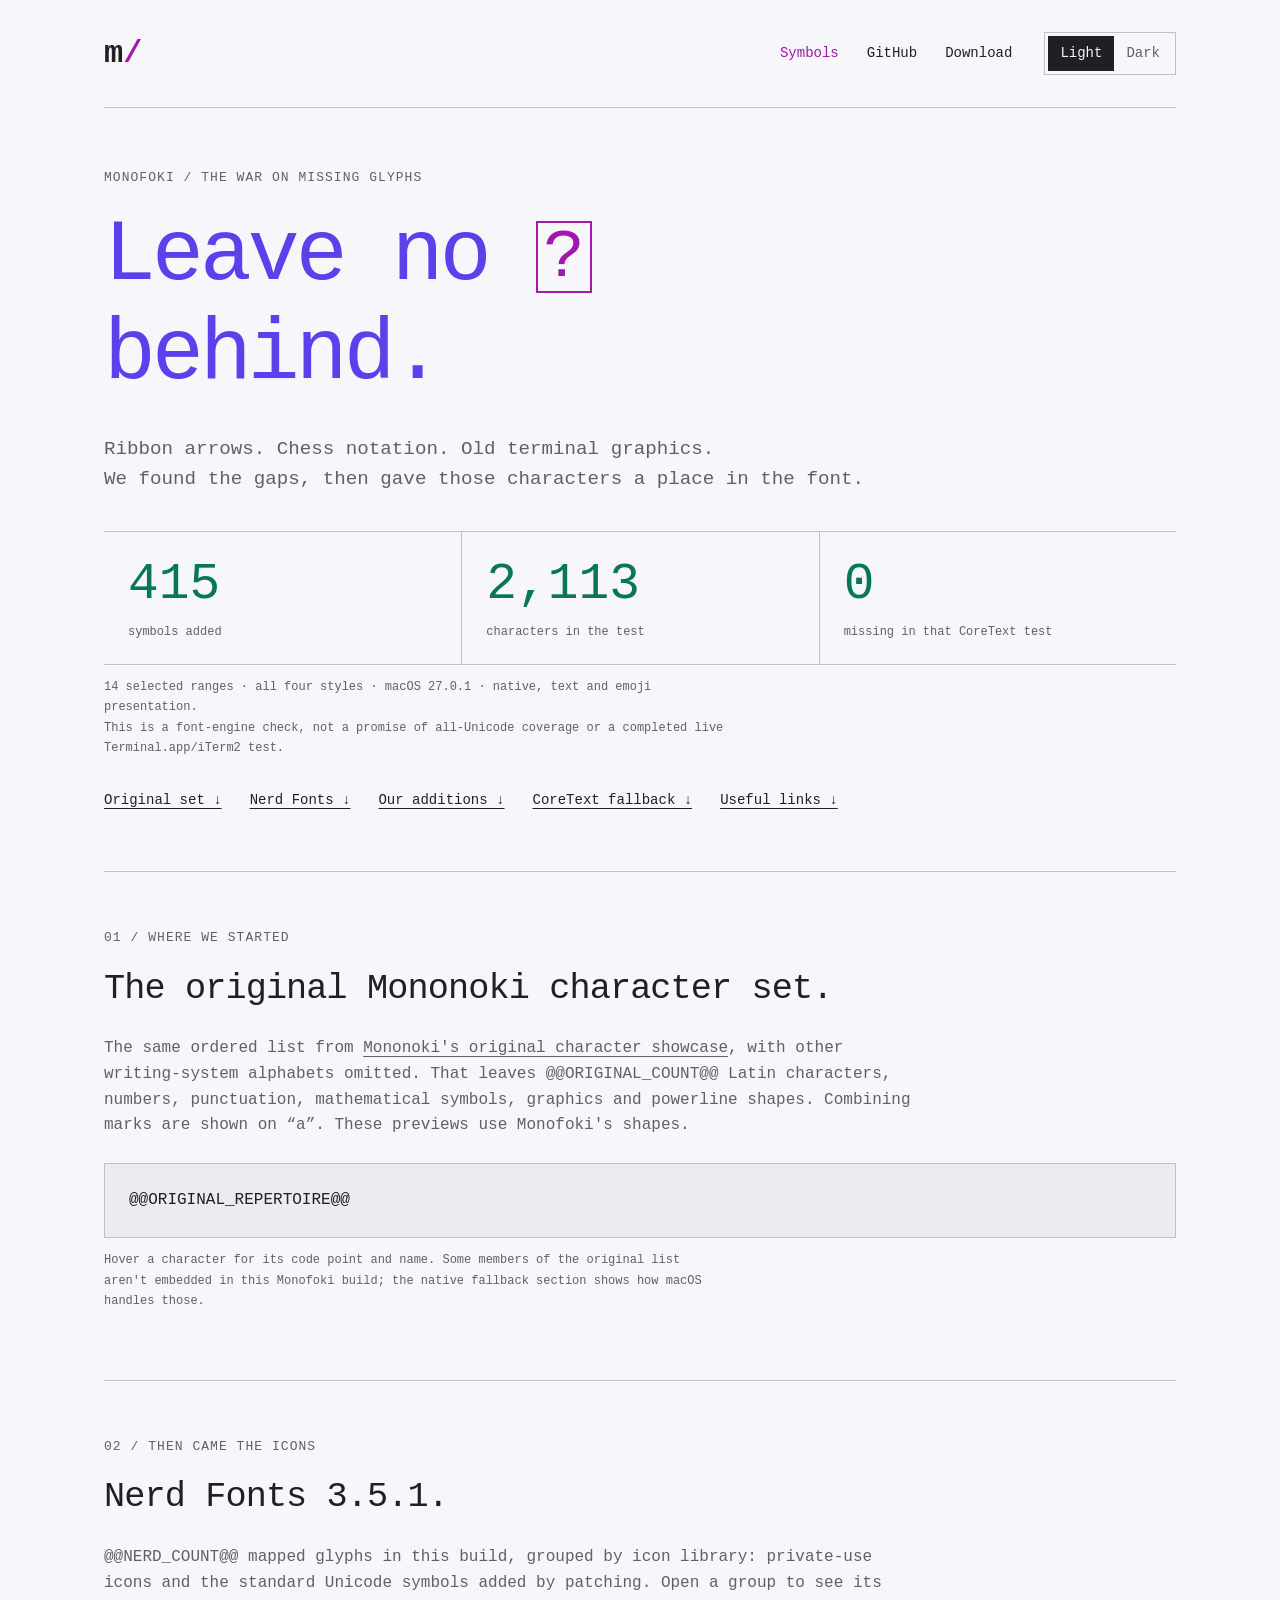
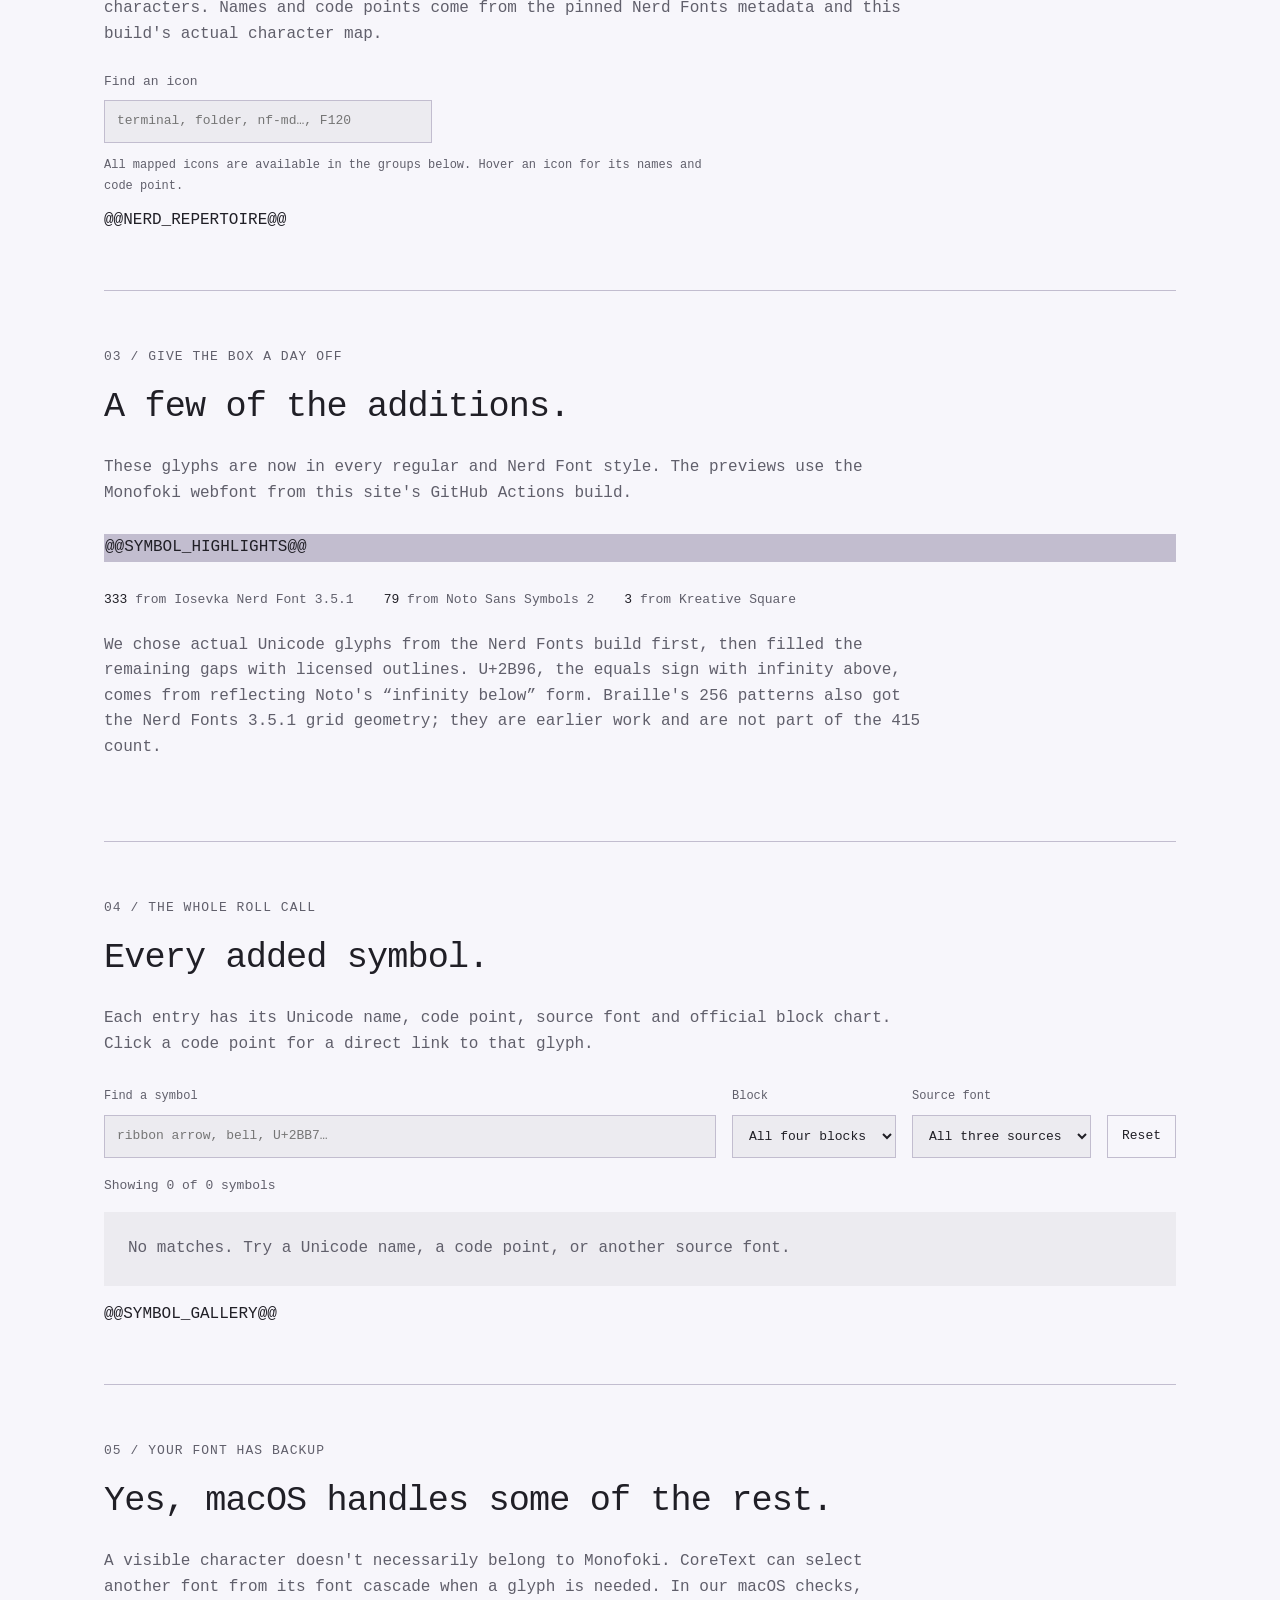
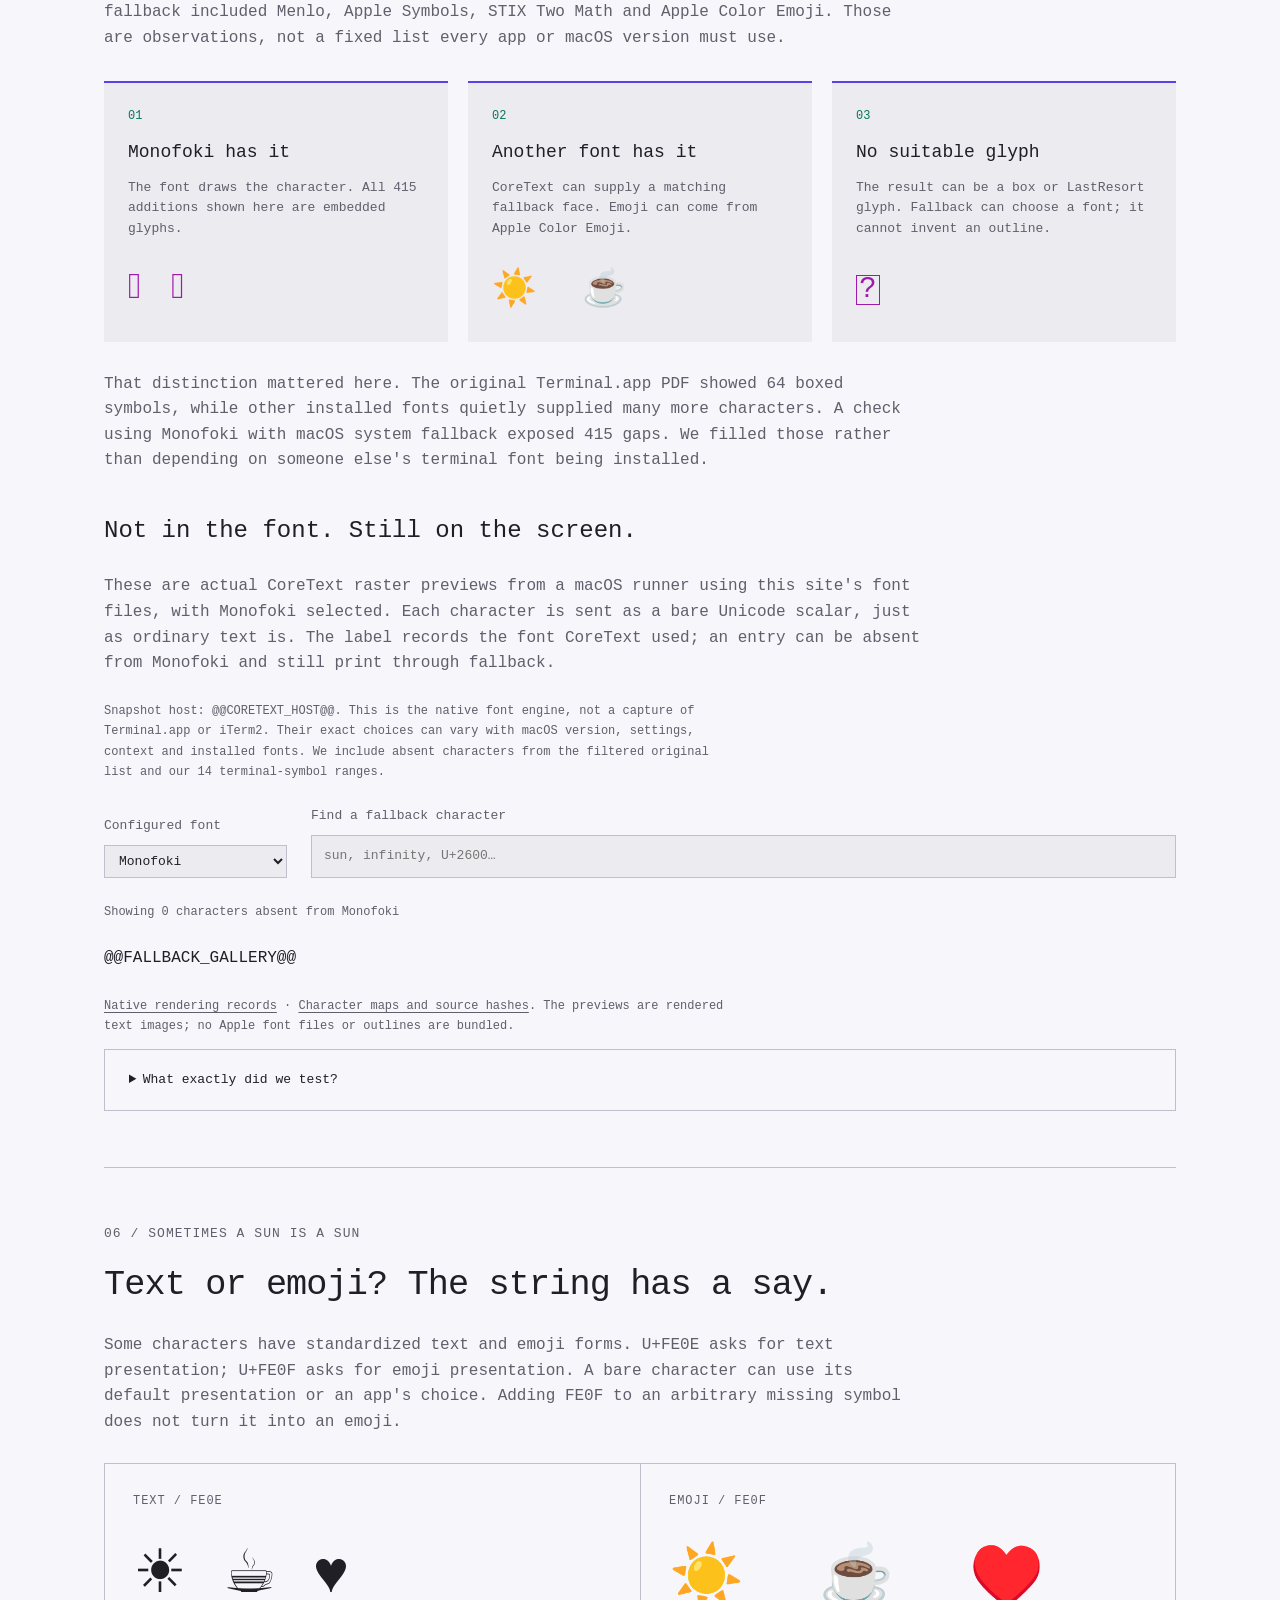
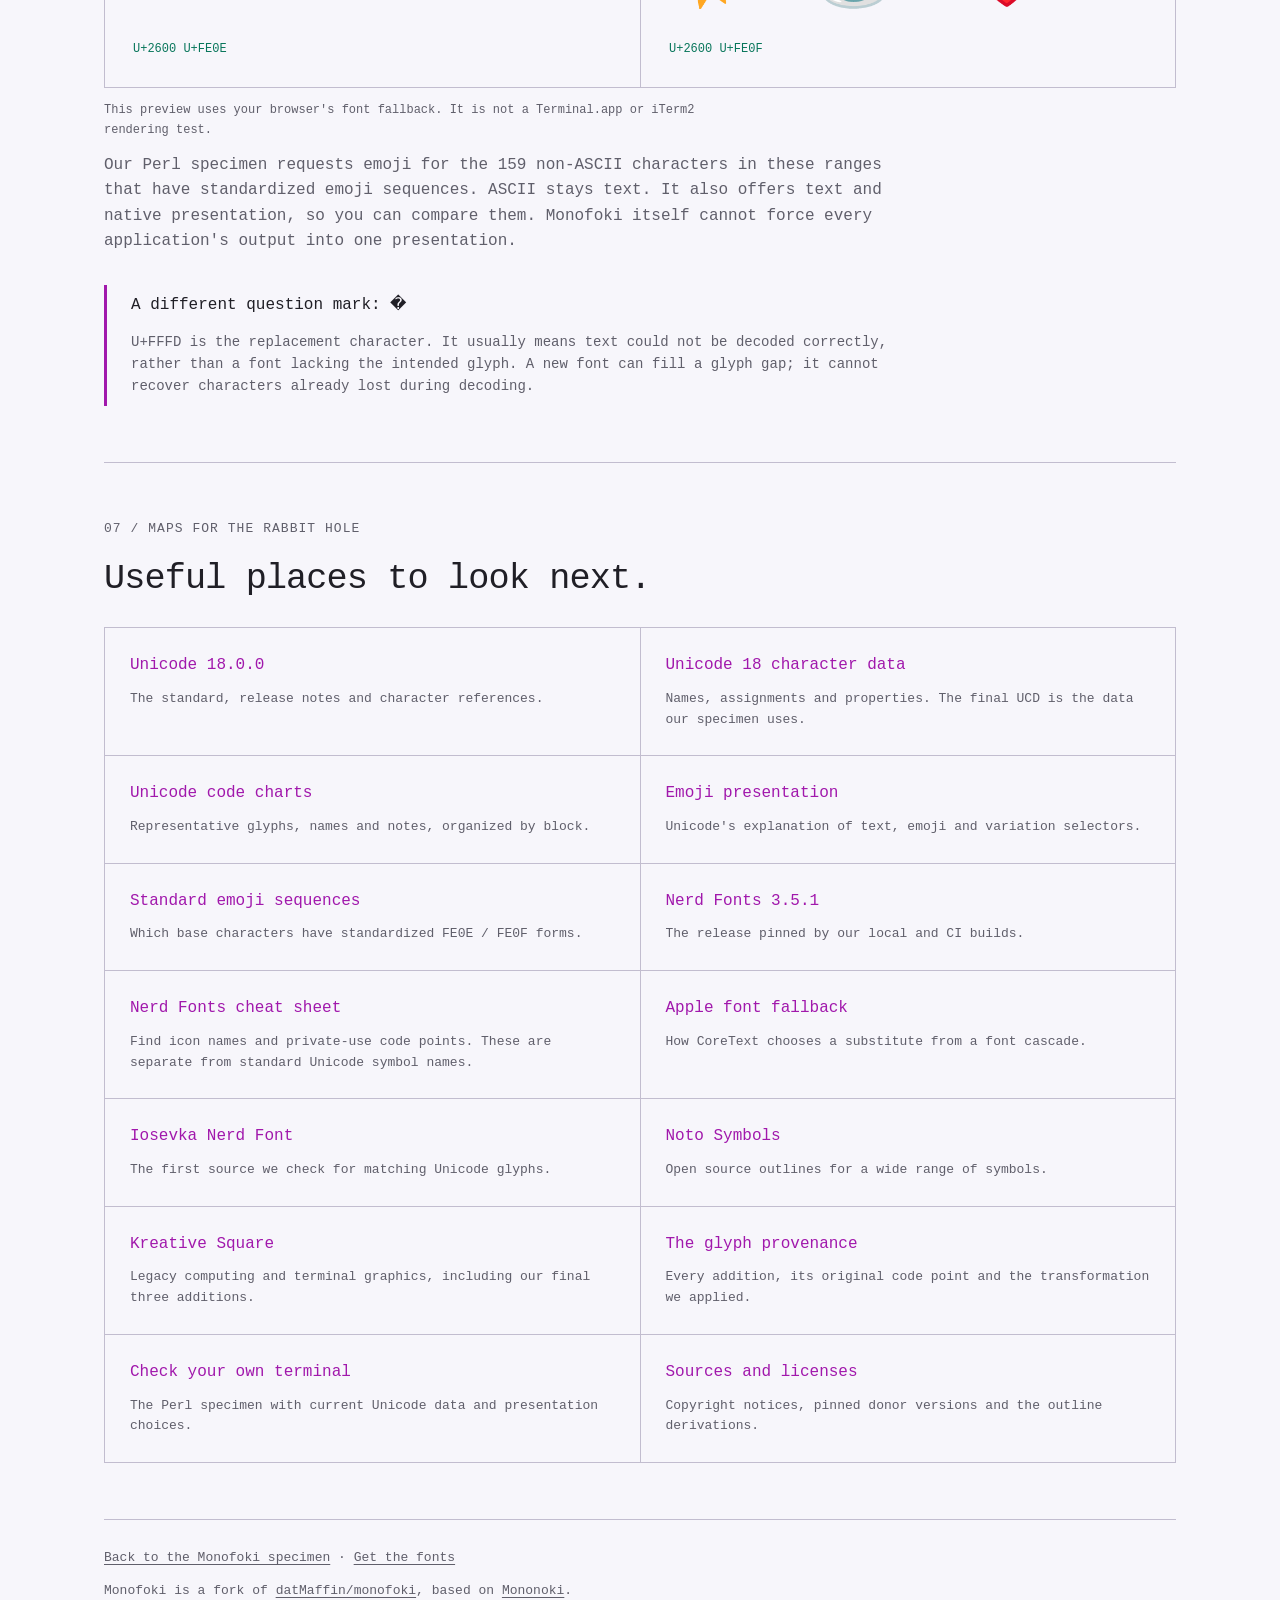
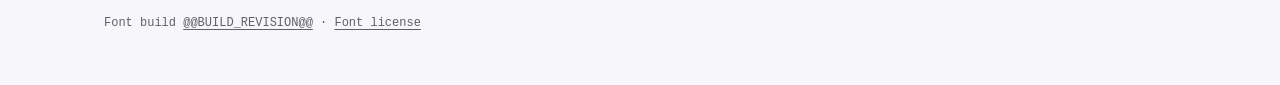
==== website/symbols.html @ 9b80052f "Show font repertoires and native macOS fallback on the symbols page" ====
<!doctype html>
<html lang="en">
<head>
  <meta charset="utf-8">
  <meta name="viewport" content="width=device-width, initial-scale=1">
  <meta name="color-scheme" content="dark light">
  <meta name="description" content="Leave no missing glyph behind: the 415 symbols added to Monofoki, macOS font fallback, emoji, and Unicode 18 references.">
  <title>Leave no [?] behind — Monofoki symbols</title>
  <script>try{const t=localStorage.getItem('monofoki-theme');if(t==='light'||t==='dark')document.documentElement.dataset.theme=t}catch(e){}</script>
  <link rel="preload" href="fonts/Monofoki-Regular.woff2" as="font" type="font/woff2" crossorigin>
  <link rel="stylesheet" href="style.css">
  <script src="specimen.js" defer></script>
  <script src="symbols.js" defer></script>
</head>
<body>
  <a class="skip" href="#catalogue">Skip to the symbol catalogue</a>
  <div class="page symbols-page">
    <header class="topbar">
      <a class="wordmark" href="index.html" aria-label="Monofoki home">m<span>/</span></a>
      <nav aria-label="Project"><a href="symbols.html" aria-current="page">Symbols</a><a href="https://github.com/nodoubleg/monofoki">GitHub</a><a href="https://github.com/nodoubleg/monofoki/releases/latest">Download</a></nav>
      <div class="theme-switch" role="group" aria-label="Color mode">
        <button type="button" data-theme-choice="light" aria-pressed="false">Light</button>
        <button type="button" data-theme-choice="dark" aria-pressed="false">Dark</button>
      </div>
    </header>
    <main>
      <section class="symbols-hero" aria-labelledby="symbols-title">
        <p class="eyebrow">Monofoki / the war on missing glyphs</p>
        <h1 id="symbols-title">Leave no <span class="missing-box" role="img" aria-label="missing glyph">?</span><br>behind.</h1>
        <p class="symbols-lead">Ribbon arrows. Chess notation. Old terminal graphics.<br>We found the gaps, then gave those characters a place in the font.</p>
        <div class="symbol-metrics">
          <div><strong>415</strong><span>symbols added</span></div>
          <div><strong>2,113</strong><span>characters in the test</span></div>
          <div><strong>0</strong><span>missing in that CoreText test</span></div>
        </div>
        <p class="coverage-caption">14 selected ranges · all four styles · macOS 27.0.1 · native, text and emoji presentation.<br>This is a font-engine check, not a promise of all-Unicode coverage or a completed live Terminal.app/iTerm2 test.</p>
        <div class="page-jumps"><a href="#original">Original set ↓</a><a href="#nerd-fonts">Nerd Fonts ↓</a><a href="#catalogue">Our additions ↓</a><a href="#fallback">CoreText fallback ↓</a><a href="#resources">Useful links ↓</a></div>
      </section>

      <section id="original" class="symbols-section" aria-labelledby="original-title">
        <p class="section-number">01 / WHERE WE STARTED</p>
        <h2 id="original-title">The original Mononoki character set.</h2>
        <p class="section-intro">The same ordered list from <a href="https://madmalik.github.io/mononoki/">Mononoki's original character showcase</a>, with other writing-system alphabets omitted. That leaves @@ORIGINAL_COUNT@@ Latin characters, numbers, punctuation, mathematical symbols, graphics and powerline shapes. Combining marks are shown on “a”. These previews use Monofoki's shapes.</p>
        <div class="original-wall" aria-label="Original Mononoki repertoire">@@ORIGINAL_REPERTOIRE@@</div>
        <p class="coverage-caption">Hover a character for its code point and name. Some members of the original list aren't embedded in this Monofoki build; the native fallback section shows how macOS handles those.</p>
      </section>

      <section id="nerd-fonts" class="symbols-section" aria-labelledby="nerd-title">
        <p class="section-number">02 / THEN CAME THE ICONS</p>
        <h2 id="nerd-title">Nerd Fonts 3.5.1.</h2>
        <p class="section-intro">@@NERD_COUNT@@ mapped glyphs in this build, grouped by icon library: private-use icons and the standard Unicode symbols added by patching. Open a group to see its characters. Names and code points come from the pinned Nerd Fonts metadata and this build's actual character map.</p>
        <label class="icon-search-label" hidden>Find an icon<input id="icon-search" type="search" placeholder="terminal, folder, nf-md…, F120" spellcheck="false"></label>
        <p id="icon-count" class="coverage-caption">All mapped icons are available in the groups below. Hover an icon for its names and code point.</p>
        @@NERD_REPERTOIRE@@
      </section>

      <section id="added" class="symbols-section" aria-labelledby="added-title">
        <p class="section-number">03 / GIVE THE BOX A DAY OFF</p>
        <h2 id="added-title">A few of the additions.</h2>
        <p class="section-intro">These glyphs are now in every regular and Nerd Font style. The previews use the Monofoki webfont from this site's GitHub Actions build.</p>
        <div class="symbol-highlights">@@SYMBOL_HIGHLIGHTS@@</div>
        <div class="donor-summary">
          <p><strong>333</strong> from Iosevka Nerd Font 3.5.1</p><p><strong>79</strong> from Noto Sans Symbols 2</p><p><strong>3</strong> from Kreative Square</p>
        </div>
        <p class="section-intro">We chose actual Unicode glyphs from the Nerd Fonts build first, then filled the remaining gaps with licensed outlines. U+2B96, the equals sign with infinity above, comes from reflecting Noto's “infinity below” form. Braille's 256 patterns also got the Nerd Fonts 3.5.1 grid geometry; they are earlier work and are not part of the 415 count.</p>
      </section>

      <section id="catalogue" class="symbols-section" aria-labelledby="catalogue-title">
        <p class="section-number">04 / THE WHOLE ROLL CALL</p>
        <h2 id="catalogue-title">Every added symbol.</h2>
        <p class="section-intro">Each entry has its Unicode name, code point, source font and official block chart. Click a code point for a direct link to that glyph.</p>
        <div class="symbol-controls" hidden>
          <label class="symbol-search">Find a symbol<input id="symbol-search" type="search" placeholder="ribbon arrow, bell, U+2BB7…" autocomplete="off" spellcheck="false"></label>
          <label>Block<select id="symbol-block"><option value="all">All four blocks</option>@@BLOCK_OPTIONS@@</select></label>
          <label>Source font<select id="symbol-donor"><option value="all">All three sources</option>@@DONOR_OPTIONS@@</select></label>
          <button id="symbol-reset" type="button">Reset</button>
        </div>
        <p class="symbol-results"><output id="symbol-count" aria-live="polite">Showing all 415 symbols</output><span id="copy-status" role="status"></span></p>
        <noscript><p>All 415 symbols are shown below. Search and copying are available with JavaScript.</p></noscript>
        <p id="symbol-empty" hidden>No matches. Try a Unicode name, a code point, or another source font.</p>
        @@SYMBOL_GALLERY@@
      </section>


      <section id="fallback" class="symbols-section" aria-labelledby="fallback-title">
        <p class="section-number">05 / YOUR FONT HAS BACKUP</p>
        <h2 id="fallback-title">Yes, macOS handles some of the rest.</h2>
        <p class="section-intro">A visible character doesn't necessarily belong to Monofoki. CoreText can select another font from its font cascade when a glyph is needed. In our macOS checks, fallback included Menlo, Apple Symbols, STIX Two Math and Apple Color Emoji. Those are observations, not a fixed list every app or macOS version must use.</p>
        <div class="fallback-flow" aria-label="How characters get their glyphs">
          <article><span class="flow-step">01</span><h3>Monofoki has it</h3><p>The font draws the character. All 415 additions shown here are embedded glyphs.</p><div class="flow-glyph" aria-hidden="true">&#x2BB7; &#x1FBFA;</div></article>
          <article><span class="flow-step">02</span><h3>Another font has it</h3><p>CoreText can supply a matching fallback face. Emoji can come from Apple Color Emoji.</p><div class="flow-glyph emoji-font" aria-hidden="true">☀️ ☕️</div></article>
          <article><span class="flow-step">03</span><h3>No suitable glyph</h3><p>The result can be a box or LastResort glyph. Fallback can choose a font; it cannot invent an outline.</p><div class="flow-glyph"><span class="missing-box" role="img" aria-label="missing glyph">?</span></div></article>
        </div>
        <p class="section-intro">That distinction mattered here. The original Terminal.app PDF showed 64 boxed symbols, while other installed fonts quietly supplied many more characters. A check using Monofoki with macOS system fallback exposed 415 gaps. We filled those rather than depending on someone else's terminal font being installed.</p>
        <h3 class="fallback-heading">Not in the font. Still on the screen.</h3>
        <p class="section-intro">These are actual CoreText raster previews from a macOS runner using this site's font files, with Monofoki selected. Each character is sent as a bare Unicode scalar, just as ordinary text is. The label records the font CoreText used; an entry can be absent from Monofoki and still print through fallback.</p>
        <p class="coverage-caption">Snapshot host: @@CORETEXT_HOST@@. This is the native font engine, not a capture of Terminal.app or iTerm2. Their exact choices can vary with macOS version, settings, context and installed fonts. We include absent characters from the filtered original list and our 14 terminal-symbol ranges.</p>
        <div class="fallback-controls" hidden><label>Configured font<select id="fallback-variant"><option value="regular">Monofoki</option><option value="nerd">Monofoki Nerd Font</option></select></label><label>Find a fallback character<input id="fallback-search" type="search" placeholder="sun, infinity, U+2600…" spellcheck="false"></label></div>
        <p id="fallback-count" class="coverage-caption" aria-live="polite">Both font variants are listed below without JavaScript.</p>
        <div class="fallback-grid">@@FALLBACK_GALLERY@@</div>
        <p class="coverage-caption"><a href="coretext/coretext.json">Native rendering records</a> · <a href="character-catalog.json">Character maps and source hashes</a>. The previews are rendered text images; no Apple font files or outlines are bundled.</p>
        <details class="tested-ranges"><summary>What exactly did we test?</summary><p>2,113 assigned printable characters, as defined by Unicode 18.0.0, in the ranges below. Every regular and Nerd Font style passed the CoreText check in OTF and TTF. Emoji still uses system fonts; this font does not contain every character in Unicode.</p><ul>@@TESTED_RANGES@@</ul><p><a href="https://github.com/nodoubleg/monofoki/blob/master/script_helper/check_macos_symbols.swift">Read the macOS check</a> · <a href="https://github.com/nodoubleg/monofoki/releases/tag/20261006b">Release 20261006b and its validation notes</a></p></details>
      </section>

      <section id="emoji" class="symbols-section" aria-labelledby="emoji-title">
        <p class="section-number">06 / SOMETIMES A SUN IS A SUN</p>
        <h2 id="emoji-title">Text or emoji? The string has a say.</h2>
        <p class="section-intro">Some characters have standardized text and emoji forms. U+FE0E asks for text presentation; U+FE0F asks for emoji presentation. A bare character can use its default presentation or an app's choice. Adding FE0F to an arbitrary missing symbol does not turn it into an emoji.</p>
        <div class="emoji-comparison">
          <div><span class="emoji-label">TEXT / FE0E</span><span class="emoji-preview">☀︎ ☕︎ ♥︎</span><code>U+2600 U+FE0E</code></div>
          <div><span class="emoji-label">EMOJI / FE0F</span><span class="emoji-preview emoji-font">☀️ ☕️ ♥️</span><code>U+2600 U+FE0F</code></div>
        </div>
        <p class="coverage-caption">This preview uses your browser's font fallback. It is not a Terminal.app or iTerm2 rendering test.</p>
        <p class="section-intro">Our Perl specimen requests emoji for the 159 non-ASCII characters in these ranges that have standardized emoji sequences. ASCII stays text. It also offers text and native presentation, so you can compare them. Monofoki itself cannot force every application's output into one presentation.</p>
        <div class="decoding-note"><h3>A different question mark: <span aria-label="replacement character">�</span></h3><p>U+FFFD is the replacement character. It usually means text could not be decoded correctly, rather than a font lacking the intended glyph. A new font can fill a glyph gap; it cannot recover characters already lost during decoding.</p></div>
      </section>

      <section id="resources" class="symbols-section" aria-labelledby="resources-title">
        <p class="section-number">07 / MAPS FOR THE RABBIT HOLE</p>
        <h2 id="resources-title">Useful places to look next.</h2>
        <div class="resource-grid">
          <a href="https://www.unicode.org/versions/Unicode18.0.0/"><strong>Unicode 18.0.0</strong><span>The standard, release notes and character references.</span></a>
          <a href="https://www.unicode.org/Public/18.0.0/ucd/"><strong>Unicode 18 character data</strong><span>Names, assignments and properties. The <span class="resource-inline">final UCD</span> is the data our specimen uses.</span></a>
          <a href="https://www.unicode.org/charts/"><strong>Unicode code charts</strong><span>Representative glyphs, names and notes, organized by block.</span></a>
          <a href="https://www.unicode.org/reports/tr51/#Presentation_Style"><strong>Emoji presentation</strong><span>Unicode's explanation of text, emoji and variation selectors.</span></a>
          <a href="https://www.unicode.org/Public/18.0.0/ucd/emoji/emoji-variation-sequences.txt"><strong>Standard emoji sequences</strong><span>Which base characters have standardized FE0E / FE0F forms.</span></a>
          <a href="https://github.com/ryanoasis/nerd-fonts/releases/tag/v3.5.1"><strong>Nerd Fonts 3.5.1</strong><span>The release pinned by our local and CI builds.</span></a>
          <a href="https://www.nerdfonts.com/cheat-sheet"><strong>Nerd Fonts cheat sheet</strong><span>Find icon names and private-use code points. These are separate from standard Unicode symbol names.</span></a>
          <a href="https://developer.apple.com/documentation/coretext/ctfontcreateforstring(_:_:_:)"><strong>Apple font fallback</strong><span>How CoreText chooses a substitute from a font cascade.</span></a>
          <a href="https://github.com/ryanoasis/nerd-fonts/tree/v3.5.1/patched-fonts/Iosevka"><strong>Iosevka Nerd Font</strong><span>The first source we check for matching Unicode glyphs.</span></a>
          <a href="https://github.com/notofonts/symbols"><strong>Noto Symbols</strong><span>Open source outlines for a wide range of symbols.</span></a>
          <a href="https://www.kreativekorp.com/software/fonts/ksquare/"><strong>Kreative Square</strong><span>Legacy computing and terminal graphics, including our final three additions.</span></a>
          <a href="https://github.com/nodoubleg/monofoki/blob/master/script_helper/symbol_additions.json"><strong>The glyph provenance</strong><span>Every addition, its original code point and the transformation we applied.</span></a>
          <a href="https://github.com/nodoubleg/monofoki/blob/master/script_helper/unicode_specimen.pl"><strong>Check your own terminal</strong><span>The Perl specimen with current Unicode data and presentation choices.</span></a>
          <a href="licenses/NOTICES-symbols.md"><strong>Sources and licenses</strong><span>Copyright notices, pinned donor versions and the outline derivations.</span></a>
        </div>
      </section>
    </main>
    <footer>
      <p><a href="index.html">Back to the Monofoki specimen</a> · <a href="https://github.com/nodoubleg/monofoki/releases/latest">Get the fonts</a></p>
      <p>Monofoki is a fork of <a href="https://github.com/datMaffin/monofoki">datMaffin/monofoki</a>, based on <a href="https://github.com/madmalik/mononoki">Mononoki</a>.</p>
      <p class="build-note">Font build <a href="@@BUILD_URL@@">@@BUILD_REVISION@@</a> · <a href="licenses/LICENSE-Monofoki">Font license</a></p>
    </footer>
  </div>
</body>
</html>
---- website/style.css ----
/* Monofoki files are staged from this run's Actions artifacts, never committed. */
@font-face {
  font-family: Monofoki;
  src: url("fonts/Monofoki-Regular.woff2") format("woff2");
  font-weight: 400;
  font-style: normal;
  font-display: swap;
}
@font-face {
  font-family: Monofoki;
  src: url("fonts/Monofoki-Bold.woff2") format("woff2");
  font-weight: 700;
  font-style: normal;
  font-display: swap;
}
@font-face {
  font-family: Monofoki;
  src: url("fonts/Monofoki-Italic.woff2") format("woff2");
  font-weight: 400;
  font-style: italic;
  font-display: swap;
}
@font-face {
  font-family: Monofoki;
  src: url("fonts/Monofoki-Bold-Italic.woff2") format("woff2");
  font-weight: 700;
  font-style: italic;
  font-display: swap;
}
@font-face {
  font-family: "Monofoki Nerd";
  src: url("fonts/MonofokiNerdFont-Regular.woff2") format("woff2");
  font-weight: 400;
  font-style: normal;
  font-display: swap;
}

/* Crush's default Charmtone: Pepper, BBQ, Char, Sash, Dolly, Charple, Bok. */
:root {
  color-scheme: dark;
  --bg: #201f26;
  --panel: #2d2c36;
  --line: #4d4c57;
  --text: #ecebf0;
  --muted: #bfbcc8;
  --violet: #a18aff;
  --purple: #6b50ff;
  --pink: #ff84ff;
  --mint: #68ffd6;
  --soft: #858392;
  --button-text: #201f26;
}
:root[data-theme="light"] {
  color-scheme: light;
  --bg: #f7f6fb;
  --panel: #ecebf0;
  --line: #c2bdcf;
  --text: #201f26;
  --muted: #605f6b;
  --violet: #5b40ec;
  --pink: #a118ac;
  --mint: #08765b;
  --soft: #605f6b;
  --button-text: #f7f6fb;
}
@media (prefers-color-scheme: light) {
  :root:not([data-theme]) {
    color-scheme: light;
    --bg: #f7f6fb;
    --panel: #ecebf0;
    --line: #c2bdcf;
    --text: #201f26;
    --muted: #605f6b;
    --violet: #5b40ec;
    --pink: #a118ac;
    --mint: #08765b;
    --soft: #605f6b;
    --button-text: #f7f6fb;
  }
}
* {
  box-sizing: border-box;
}
[hidden] {
  display: none !important;
}
html {
  scroll-behavior: smooth;
  scroll-padding-top: 2rem;
}
body {
  margin: 0;
  background: var(--bg);
  color: var(--text);
  font-family: Monofoki, ui-monospace, monospace;
  font-size: 16px;
  line-height: 1.6;
  font-synthesis: none;
}
::selection {
  background: var(--purple);
  color: #fff;
}
a {
  color: inherit;
  text-decoration-thickness: 1px;
  text-underline-offset: 0.25em;
}
a:hover {
  color: var(--pink);
}
button,
input,
select,
textarea {
  font: inherit;
}
button,
a,
input,
select,
textarea {
  touch-action: manipulation;
}
button {
  cursor: pointer;
}
button:focus-visible,
a:focus-visible,
input:focus-visible,
select:focus-visible,
textarea:focus-visible {
  outline: 3px solid var(--pink);
  outline-offset: 4px;
}
.page {
  max-width: 1168px;
  margin: auto;
  padding: 0 48px;
}
.skip {
  position: absolute;
  top: -100px;
  left: 16px;
  background: var(--text);
  color: var(--bg);
  padding: 8px;
  z-index: 2;
}
.skip:focus {
  top: 8px;
}
.topbar {
  display: flex;
  align-items: center;
  gap: 32px;
  padding: 28px 0;
  border-bottom: 1px solid var(--line);
}
.wordmark {
  font-size: 32px;
  font-weight: 700;
  text-decoration: none;
}
.wordmark span {
  color: var(--pink);
}
nav {
  display: flex;
  gap: 28px;
  margin-left: auto;
}
nav a {
  font-size: 14px;
  text-decoration: none;
}
.theme-switch {
  display: flex;
  border: 1px solid var(--line);
  padding: 3px;
}
.theme-switch button {
  border: 0;
  background: none;
  color: var(--muted);
  padding: 6px 12px;
  font-size: 14px;
}
.theme-switch button[aria-pressed="true"] {
  background: var(--text);
  color: var(--bg);
}
.hero {
  padding: 58px 0 64px;
}
.eyebrow,
.section-number {
  font-size: 13px;
  letter-spacing: 0.08em;
  color: var(--muted);
  text-transform: uppercase;
  margin: 0 0 18px;
}
.hero h1 {
  font-size: clamp(3rem, 10.5vw, 8.75rem);
  font-weight: 400;
  letter-spacing: -0.035em;
  line-height: 1.05;
  color: var(--violet);
  margin: 0 0 34px;
}
.hero h1 > span:not(.cursor) {
  color: var(--pink);
}
.cursor {
  color: var(--mint);
  font-size: 0.75em;
}
.hero-bottom {
  display: grid;
  grid-template-columns: 1.3fr 1fr;
  gap: 32px;
  align-items: start;
}
.hero-bottom > p:first-child {
  font-size: clamp(1.35rem, 2.5vw, 1.9rem);
  line-height: 1.4;
  margin: 0;
}
.hero-detail {
  font-size: 16px;
  color: var(--muted);
  margin: 4px 0 0;
}
.download-link {
  display: inline-block;
  margin-top: 28px;
  background: var(--purple);
  color: #fff;
  padding: 11px 21px;
  text-decoration: none;
  border: 1px solid var(--purple);
}
.download-link:hover {
  color: #fff;
  background: #5b40ec;
}
.split {
  display: grid;
  grid-template-columns: 1fr 1fr;
  gap: 64px;
  padding: 64px 0;
  border-top: 1px solid var(--line);
  align-items: center;
}
h2 {
  font-size: clamp(1.5rem, 3vw, 2.2rem);
  font-weight: 400;
  line-height: 1.3;
  margin: 0 0 24px;
  letter-spacing: -0.025em;
}
.story p:not(.section-number) {
  margin: 0 0 18px;
  color: var(--muted);
}
.story a {
  color: var(--text);
}
.story p:last-child {
  margin-bottom: 0;
}
.code-sample {
  padding: 30px 28px;
  background: var(--panel);
  border-top: 3px solid var(--pink);
}
pre {
  margin: 0;
  white-space: pre;
  tab-size: 4;
  font: inherit;
}
.code-sample pre {
  font-size: clamp(13px, 1.4vw, 16px);
  line-height: 1.8;
  margin: 20px 0 28px;
  overflow-x: auto;
}
.comment {
  color: var(--muted);
  font-style: italic;
}
.violet {
  color: var(--violet);
}
.pink {
  color: var(--pink);
}
.mint {
  color: var(--mint);
}
.code-sample > .comment {
  font-size: 13px;
}
.code-bottom {
  font-size: 12px;
  color: var(--muted);
  display: flex;
  justify-content: space-between;
  border-top: 1px solid var(--line);
  padding-top: 16px;
}
.code-bottom span:last-child {
  color: var(--pink);
  font-size: 24px;
  line-height: 1;
}
.specimen,
.recording,
.download,
.art-gallery {
  padding: 64px 0;
  border-top: 1px solid var(--line);
}
.section-heading {
  display: flex;
  justify-content: space-between;
  align-items: center;
  gap: 24px;
  margin-bottom: 28px;
}
.section-heading h2 {
  margin-bottom: 0;
}
.section-heading > a {
  font-size: 14px;
  color: var(--muted);
}
.paragraph-mark {
  font-size: 54px;
  color: var(--pink);
  line-height: 1;
}
.character-grid {
  display: grid;
  grid-template-columns: repeat(3, 1fr);
  border-top: 1px solid var(--line);
  border-bottom: 1px solid var(--line);
  margin-bottom: 30px;
}
.character-grid > div {
  display: flex;
  flex-direction: column;
  padding: 25px 20px;
  align-items: center;
}
.character-grid > div + div {
  border-left: 1px solid var(--line);
}
.glyphs {
  font-size: clamp(2rem, 5vw, 4.5rem);
  line-height: 1.2;
  color: var(--pink);
}
.glyph-caption {
  font-size: 13px;
  color: var(--muted);
  margin-top: 15px;
}
.type-controls {
  display: flex;
  gap: 28px;
  align-items: center;
  flex-wrap: wrap;
  margin-bottom: 20px;
  color: var(--muted);
  font-size: 14px;
}
.type-controls label {
  display: flex;
  gap: 12px;
  align-items: center;
}
select {
  border: 1px solid var(--line);
  background: var(--panel);
  color: var(--text);
  padding: 7px 10px;
  border-radius: 0;
}
input[type="range"] {
  accent-color: var(--purple);
  max-width: 140px;
  cursor: pointer;
}
output {
  min-width: 5ch;
}
.type-controls button {
  background: none;
  color: var(--text);
  border: 1px solid var(--line);
  padding: 7px 12px;
  font-size: 14px;
}
.type-controls button {
  margin-left: auto;
}
.edit-label {
  display: block;
  color: var(--muted);
  font-size: 14px;
  margin: 12px 0;
}
textarea {
  display: block;
  width: 100%;
  resize: vertical;
  min-height: 166px;
  background: var(--panel);
  color: var(--text);
  border: 1px solid var(--line);
  border-radius: 0;
  padding: 24px;
  line-height: 1.5;
  overflow-wrap: anywhere;
  font-family: Monofoki, ui-monospace, monospace;
  font-synthesis: none;
}
.sample-baseline {
  display: flex;
  justify-content: space-between;
  gap: 16px;
  color: var(--muted);
  font-size: 12px;
  margin-top: 14px;
}
.terminal-panel {
  background: var(--panel);
  padding: 25px 26px;
  border: 1px solid var(--line);
  min-width: 0;
}
.terminal-bar {
  display: flex;
  justify-content: space-between;
  font-size: 13px;
  border-bottom: 1px solid var(--line);
  padding-bottom: 14px;
  margin-bottom: 20px;
}
.terminal-panel pre {
  font-size: clamp(12px, 1.25vw, 15px);
  line-height: 1.201171875;
  overflow-x: auto;
}
.nerd {
  font-family: "Monofoki Nerd", Monofoki, monospace;
}
.dot-field {
  font-size: clamp(10px, 1.2vw, 14px);
  line-height: 1.201171875;
  color: var(--violet);
  margin-top: 24px;
  letter-spacing: 0;
  width: fit-content;
  max-width: 100%;
  overflow: hidden;
}
.recording video {
  display: block;
  width: 100%;
  aspect-ratio: 16/10;
  background: #201f26;
  border: 1px solid var(--line);
  object-fit: contain;
}
.video-caption {
  display: flex;
  justify-content: space-between;
  gap: 20px;
  margin-top: 16px;
  font-size: 13px;
  color: var(--muted);
}
.video-caption a {
  white-space: nowrap;
}
.download {
  display: grid;
  grid-template-columns: 1fr 1fr;
  gap: 64px;
}
.download-options > a {
  display: flex;
  flex-direction: column;
  gap: 8px;
  padding: 23px 0;
  border-top: 1px solid var(--line);
  text-decoration: none;
}
.download-options > a:first-child {
  border-top: 2px solid var(--pink);
}
.download-options strong {
  font-size: 20px;
  font-weight: 400;
  color: var(--pink);
}
.download-options > a > span {
  font-size: 14px;
  color: var(--muted);
}
.download-options .format {
  color: var(--mint);
}
.install-note {
  font-size: 14px;
  color: var(--muted);
  margin-top: 26px;
}
.art-grid {
  display: grid;
  grid-template-columns: 1fr 1fr;
  gap: 30px;
}
.art-grid figure {
  margin: 0;
  min-width: 0;
  background: var(--panel);
  padding: 25px 22px;
  border-top: 1px solid var(--violet);
}
.art-grid figure:last-child {
  grid-column: 1/-1;
  display: grid;
  grid-template-columns: 1fr 1fr;
  align-items: center;
}
.art-grid pre {
  font-size: clamp(11px, 1.2vw, 14px);
  line-height: 1.201171875;
  letter-spacing: 0;
  overflow-x: auto;
  width: fit-content;
  max-width: 100%;
  color: var(--pink);
}
.art-grid figure:nth-child(2) pre {
  color: var(--mint);
}
.art-grid figure:nth-child(3) pre {
  color: var(--violet);
}
figcaption {
  margin-top: 24px;
  font-size: 14px;
}
figcaption small {
  display: block;
  color: var(--muted);
  font-size: 12px;
  margin-top: 4px;
}
.art-grid figure:last-child figcaption {
  margin: 0 20px;
}
footer {
  border-top: 1px solid var(--line);
  padding: 28px 0 40px;
  font-size: 13px;
  color: var(--muted);
}
footer p {
  margin: 0 0 12px;
}
footer .build-note {
  font-size: 12px;
  color: var(--soft);
}
@media (max-width: 820px) {
  .page {
    padding: 0 28px;
  }
  .split,
  .download {
    gap: 32px;
  }
  .hero h1 {
    font-size: 11vw;
  }
  .terminal-panel {
    padding: 20px 16px;
  }
  .code-sample {
    padding: 22px 20px;
  }
  .glyph-caption {
    font-size: 12px;
  }
  .art-grid {
    gap: 18px;
  }
  .art-grid figure {
    padding: 20px 14px;
  }
  .art-grid pre {
    font-size: 11px;
  }
}
@media (max-width: 620px) {
  .page {
    padding: 0 20px;
  }
  .topbar {
    gap: 18px;
    padding: 18px 0;
  }
  .wordmark {
    font-size: 26px;
  }
  nav {
    gap: 16px;
  }
  nav a,
  .theme-switch button {
    font-size: 12px;
  }
  .theme-switch button {
    padding: 5px 8px;
  }
  .hero {
    padding: 42px 0;
  }
  .hero h1 {
    font-size: 11.5vw;
  }
  .hero-bottom,
  .split,
  .download {
    grid-template-columns: 1fr;
  }
  .hero-bottom {
    gap: 20px;
  }
  .hero-detail {
    max-width: 35ch;
  }
  .split,
  .specimen,
  .recording,
  .download,
  .art-gallery {
    padding: 42px 0;
  }
  .origin .code-sample {
    order: 2;
  }
  .split {
    gap: 30px;
  }
  .character-grid > div {
    padding: 22px 6px;
  }
  .glyph-caption {
    font-size: 11px;
    text-align: center;
    max-width: 10ch;
  }
  .glyphs {
    font-size: 8vw;
  }
  .type-controls {
    gap: 14px;
  }
  .type-controls button {
    margin-left: 0;
  }
  .type-controls label {
    gap: 8px;
  }
  .sample-baseline {
    flex-direction: column;
    gap: 3px;
  }
  .terminal-panel pre {
    font-size: 14px;
  }
  .dot-field {
    font-size: 14px;
  }
  .section-heading {
    align-items: flex-end;
    gap: 16px;
  }
  .section-heading > a {
    max-width: 12ch;
    font-size: 12px;
  }
  .section-number {
    font-size: 12px;
    letter-spacing: 0.04em;
  }
  .video-caption {
    flex-direction: column;
    gap: 6px;
  }
  .art-grid {
    grid-template-columns: 1fr;
  }
  .art-grid pre {
    font-size: 14px;
  }
  .art-grid figure:last-child {
    grid-template-columns: 1fr;
  }
  .art-grid figure:last-child figcaption {
    margin: 20px 0 0;
  }
  .download {
    gap: 20px;
  }
  textarea {
    padding: 18px;
  }
  .code-sample pre {
    font-size: 14px;
  }
}
@media (prefers-reduced-motion: reduce) {
  html {
    scroll-behavior: auto;
  }
}

/* The symbol catalogue shares the specimen's palette and CI font faces. */
nav a[aria-current="page"] { color: var(--pink); }
.symbols-hero { padding: 60px 0; }
.symbols-hero h1 { font-size: clamp(2.7rem, 7vw, 5.4rem); line-height: 1.15; font-weight: 400; color: var(--violet); letter-spacing: -0.045em; margin: 0 0 28px; }
.missing-box { display: inline-grid; place-items: center; width: .82em; height: 1.05em; border: .035em solid currentColor; font-size: .8em; line-height: 1; vertical-align: .05em; color: var(--pink); letter-spacing: 0; }
.symbols-lead { color: var(--muted); font-size: clamp(1rem, 2vw, 1.2rem); }
.symbol-metrics { display: grid; grid-template-columns: repeat(3, 1fr); margin-top: 36px; border-block: 1px solid var(--line); }
.symbol-metrics > div { padding: 22px 24px; display: flex; flex-direction: column; gap: 6px; }
.symbol-metrics > div + div { border-left: 1px solid var(--line); }
.symbol-metrics strong { color: var(--mint); font-size: clamp(2rem, 4vw, 3.5rem); font-weight: 400; line-height: 1.2; }
.symbol-metrics span, .coverage-caption { color: var(--muted); font-size: 12px; line-height: 1.7; }
.coverage-caption { max-width: 86ch; }
.page-jumps { display: flex; flex-wrap: wrap; gap: 12px 28px; margin-top: 30px; font-size: 14px; }
.symbols-section { border-top: 1px solid var(--line); padding: 56px 0; }
.section-intro { max-width: 85ch; color: var(--muted); margin: 0 0 24px; }
.symbol-highlights { display: grid; grid-template-columns: repeat(4, 1fr); gap: 1px; background: var(--line); border: 1px solid var(--line); margin: 28px 0; }
.symbol-highlight { display: flex; flex-direction: column; align-items: flex-start; background: var(--panel); padding: 22px; text-decoration: none; gap: 8px; }
.symbol-highlight > span { font-size: 64px; line-height: 1.25; color: var(--pink); align-self: center; margin: 4px 0 18px; }
.symbol-highlight strong { color: var(--mint); font-weight: 400; font-size: 14px; }
.symbol-highlight small { font-size: 11px; color: var(--muted); line-height: 1.6; }
.symbol-highlight:hover { background: var(--bg); }
.donor-summary { display: flex; flex-wrap: wrap; gap: 14px 30px; font-size: 13px; margin-bottom: 22px; }
.donor-summary p { margin: 0; color: var(--muted); }
.donor-summary strong { color: var(--text); font-weight: 400; }
.fallback-flow { display: grid; grid-template-columns: repeat(3, 1fr); gap: 20px; margin: 30px 0; }
.fallback-flow article { background: var(--panel); border-top: 2px solid var(--violet); padding: 24px; display: flex; flex-direction: column; }
.flow-step { color: var(--mint); font-size: 12px; }
.fallback-flow h3 { font-size: 18px; font-weight: 400; line-height: 1.5; margin: 12px 0; }
.fallback-flow p { color: var(--muted); font-size: 13px; margin: 0 0 20px; }
.flow-glyph { font-size: 36px; color: var(--pink); margin-top: auto; }
.emoji-font { font-family: "Apple Color Emoji", "Segoe UI Emoji", "Noto Color Emoji", sans-serif; }
.tested-ranges { border: 1px solid var(--line); padding: 20px 24px; font-size: 13px; color: var(--muted); }
.tested-ranges summary { color: var(--text); cursor: pointer; }
.tested-ranges ul { padding: 0; list-style: none; display: grid; gap: 8px; }
.tested-ranges li { display: flex; justify-content: space-between; flex-wrap: wrap; gap: 8px 24px; }
.tested-ranges code { color: var(--mint); }
.emoji-comparison { display: grid; grid-template-columns: repeat(2, 1fr); border: 1px solid var(--line); margin-top: 28px; }
.emoji-comparison > div { display: flex; flex-direction: column; padding: 28px; gap: 16px; }
.emoji-comparison > div + div { border-left: 1px solid var(--line); }
.emoji-label { font-size: 12px; color: var(--muted); letter-spacing: .08em; }
.emoji-preview { font-size: clamp(32px, 5vw, 60px); line-height: 1.6; }
.emoji-comparison code { font-size: 12px; color: var(--mint); }
.decoding-note { border-left: 3px solid var(--pink); padding: 8px 24px; margin-top: 30px; max-width: 85ch; }
.decoding-note h3 { font-size: 16px; font-weight: 400; margin: 0 0 12px; }
.decoding-note p { font-size: 14px; color: var(--muted); margin: 0; }
.symbol-controls { display: flex; gap: 16px; align-items: end; flex-wrap: wrap; margin: 30px 0 18px; }
.symbol-controls label { display: flex; flex-direction: column; gap: 8px; font-size: 12px; color: var(--muted); min-width: 0; }
.symbol-search { flex: 1 1 240px; }
.symbol-controls input, .symbol-controls select { background: var(--panel); color: var(--text); border: 1px solid var(--line); padding: 10px 12px; font-size: 13px; min-height: 43px; max-width: 100%; border-radius: 0; }
.symbol-controls button { border: 1px solid var(--line); padding: 10px 14px; min-height: 43px; background: none; color: var(--text); font-size: 13px; }
.symbol-results { display: flex; justify-content: space-between; gap: 16px; flex-wrap: wrap; font-size: 13px; color: var(--muted); }
#copy-status { color: var(--mint); }
#symbol-empty { background: var(--panel); padding: 24px; color: var(--muted); }
.symbol-group { margin-top: 38px; }
.symbol-group h3 { font-size: clamp(18px, 2.5vw, 24px); font-weight: 400; line-height: 1.5; margin: 0 0 4px; }
.group-count { font-size: 13px; color: var(--mint); white-space: nowrap; }
.group-range { color: var(--muted); font-size: 12px; margin: 0 0 18px; }
.symbols-grid { display: grid; grid-template-columns: repeat(auto-fill, minmax(170px, 1fr)); gap: 12px; }
.symbol-card { background: var(--panel); border: 1px solid var(--line); padding: 18px 16px 14px; display: flex; flex-direction: column; min-width: 0; scroll-margin-top: 40px; }
.symbol-card:target { outline: 2px solid var(--pink); outline-offset: 3px; }
.symbol-glyph { font-family: Monofoki, monospace; font-size: 52px; line-height: 1.3; align-self: center; padding: 8px 0 18px; }
.symbol-code { color: var(--mint); font-size: 13px; text-decoration: none; }
.symbol-card h4 { font-size: 11px; line-height: 1.7; font-weight: 400; margin: 10px 0 18px; overflow-wrap: anywhere; }
.symbol-donor { color: var(--muted); font-size: 10px; margin-top: auto; }
.symbol-actions { display: flex; align-items: center; justify-content: space-between; gap: 8px; border-top: 1px solid var(--line); padding-top: 12px; margin-top: 14px; font-size: 11px; }
.symbol-actions a { color: var(--muted); }
.symbol-actions button { color: var(--text); border: 1px solid var(--line); background: none; padding: 4px 9px; font-size: 11px; }
.resource-grid { display: grid; grid-template-columns: repeat(2, 1fr); gap: 1px; background: var(--line); border: 1px solid var(--line); }
.resource-grid > a { display: flex; flex-direction: column; gap: 10px; padding: 25px; background: var(--bg); text-decoration: none; }
.resource-grid > a:hover { background: var(--panel); }
.resource-grid strong { color: var(--pink); font-size: 16px; font-weight: 400; }
.resource-grid span { color: var(--muted); font-size: 13px; }
@media (max-width: 800px) {
  .symbol-highlights { grid-template-columns: repeat(2, 1fr); }
  .fallback-flow { grid-template-columns: 1fr; }
  .symbol-controls label:not(.symbol-search) { flex: 1 1 200px; }
  .symbol-controls select { width: 100%; }
}
@media (max-width: 560px) {
  .symbols-hero { padding-top: 38px; }
  .symbol-metrics > div { padding: 16px 10px; }
  .symbol-metrics span { font-size: 10px; }
  .symbols-section { padding: 40px 0; }
  .symbol-highlight { padding: 16px; }
  .symbol-highlight > span { font-size: 52px; }
  .emoji-comparison > div { padding: 18px 12px; }
  .symbols-grid { grid-template-columns: repeat(2, minmax(0, 1fr)); gap: 10px; }
  .symbol-card { padding: 14px 12px; }
  .symbol-glyph { font-size: 44px; }
  .resource-grid { grid-template-columns: 1fr; }
  .tested-ranges { padding: 16px; }
  .topbar { gap: 14px; }
}
.original-wall { display: flex; flex-wrap: wrap; gap: 3px; padding: 24px; border: 1px solid var(--line); background: var(--panel); }
.repertoire-glyph { display: inline-grid; place-items: center; min-width: 1.8em; height: 1.8em; font-size: 25px; line-height: 1.4; }
.repertoire-glyph:hover, .nerd-icon:hover { background: var(--bg); color: var(--pink); outline: 1px solid var(--pink); }
.icon-group { border: 1px solid var(--line); margin-top: 10px; padding: 18px; }
.icon-group summary { cursor: pointer; color: var(--violet); }
.icon-group summary span { color: var(--muted); font-size: 12px; }
.icon-wall { display: grid; grid-template-columns: repeat(auto-fill, minmax(54px, 1fr)); gap: 8px; margin-top: 22px; }
.nerd-icon { font-size: 32px; line-height: 1.5; min-height: 54px; display: grid; place-items: center; }
.icon-search-label, .fallback-controls label { display: flex; flex-direction: column; gap: 8px; color: var(--muted); font-size: 13px; }
.icon-search-label input, .fallback-controls input { color: var(--text); background: var(--panel); padding: 10px 12px; border: 1px solid var(--line); border-radius: 0; max-width: 100%; font: inherit; }
.icon-search-label { max-width: 42ch; }
.fallback-heading { font-size: 24px; font-weight: 400; margin-top: 38px; }
.fallback-controls { display: flex; align-items: end; gap: 24px; flex-wrap: wrap; margin: 24px 0; }
.fallback-controls label:last-child { flex: 1 1 220px; }
.fallback-grid { display: grid; grid-template-columns: repeat(auto-fill, minmax(180px, 1fr)); gap: 12px; margin: 24px 0; }
.fallback-card { background: var(--panel); border: 1px solid var(--line); padding: 18px; display: flex; flex-direction: column; content-visibility: auto; contain-intrinsic-size: auto 240px; }
.fallback-card code { color: var(--mint); font-size: 13px; }
.fallback-card h4 { font-size: 11px; font-weight: 400; line-height: 1.7; overflow-wrap: anywhere; }
.fallback-card small { font-size: 10px; color: var(--muted); margin-top: auto; overflow-wrap: anywhere; }
.native-glyph { display: block; width: 64px; height: 64px; background-repeat: no-repeat; background-size: 1024px auto; align-self: center; margin-bottom: 18px; }
.native-regular { background-image: url("coretext/regular-dark.png"); }
.native-nerd { background-image: url("coretext/nerd-dark.png"); }
:root[data-theme="light"] .native-regular { background-image: url("coretext/regular-light.png"); }
:root[data-theme="light"] .native-nerd { background-image: url("coretext/nerd-light.png"); }
@media (prefers-color-scheme: light) {
  :root:not([data-theme]) .native-regular { background-image: url("coretext/regular-light.png"); }
  :root:not([data-theme]) .native-nerd { background-image: url("coretext/nerd-light.png"); }
}
@media (max-width: 560px) {
  .original-wall { padding: 12px; }
  .repertoire-glyph { font-size: 21px; }
  .fallback-grid { grid-template-columns: repeat(2, minmax(0, 1fr)); gap: 10px; }
  .fallback-card { padding: 14px; }
}
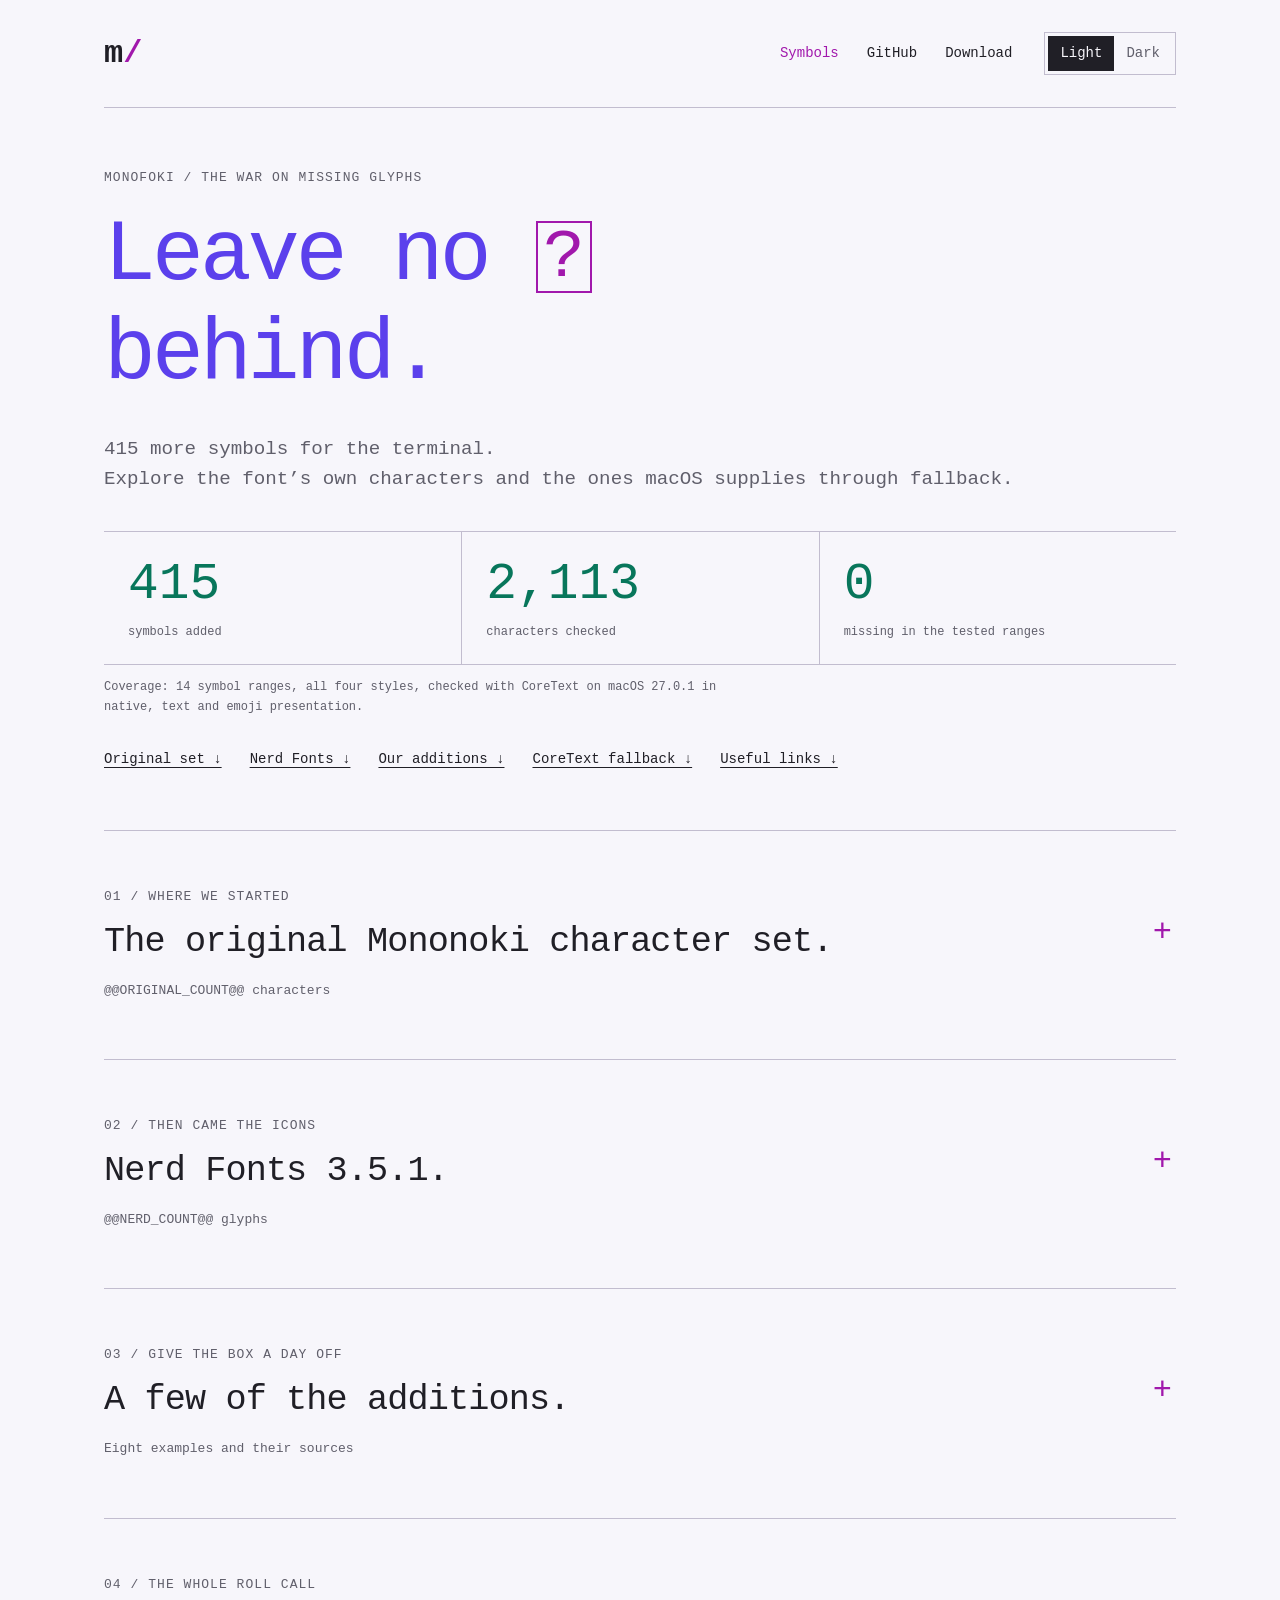
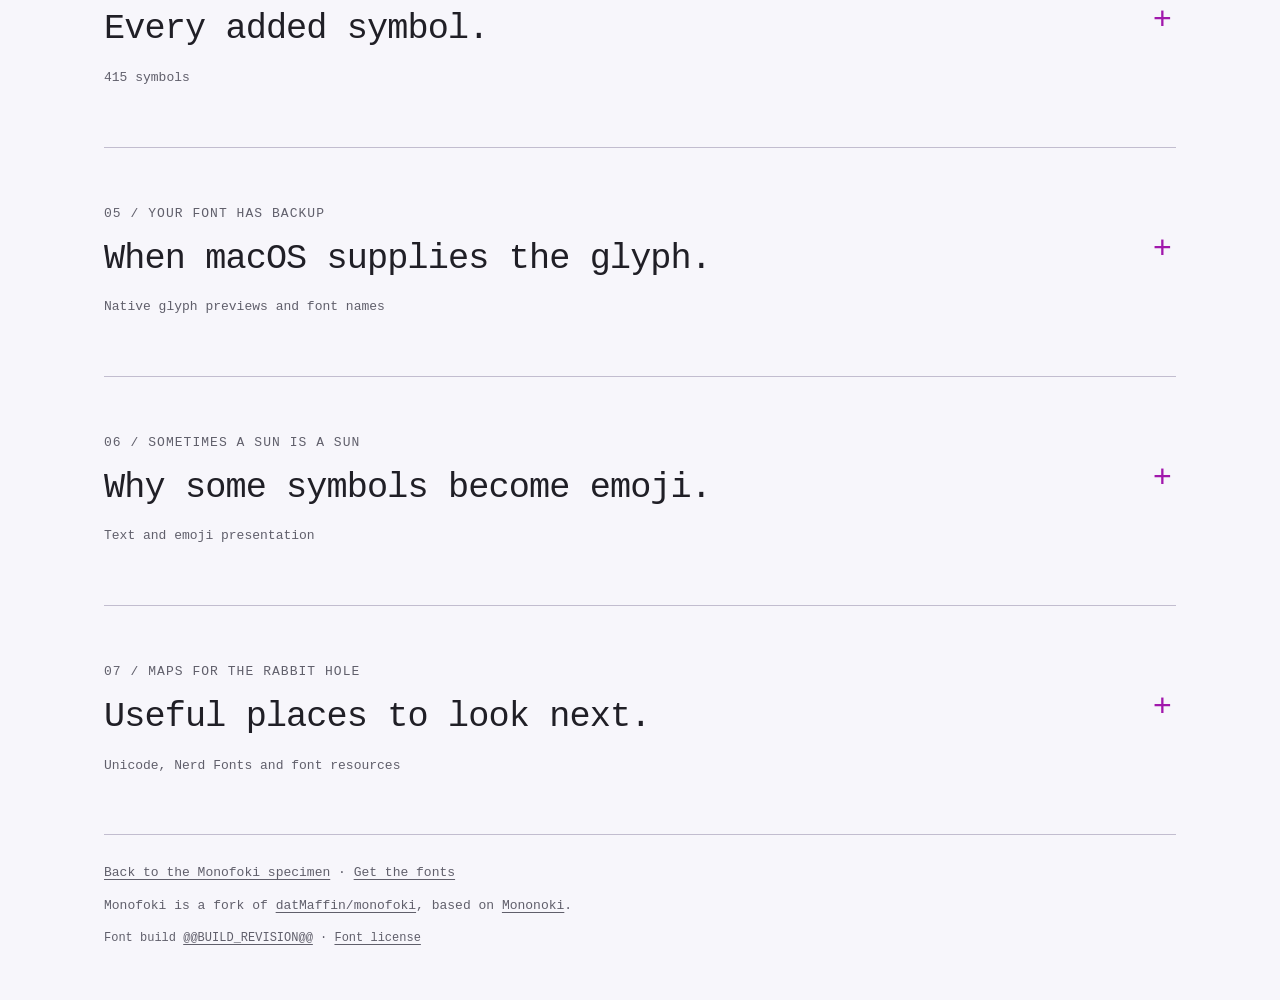
==== commit f29fcec3: "Collapse symbol sections and write the guide for site visitors" ====
--- a/website/symbols.html
+++ b/website/symbols.html
@@ -27,48 +27,51 @@
       <section class="symbols-hero" aria-labelledby="symbols-title">
         <p class="eyebrow">Monofoki / the war on missing glyphs</p>
         <h1 id="symbols-title">Leave no <span class="missing-box" role="img" aria-label="missing glyph">?</span><br>behind.</h1>
-        <p class="symbols-lead">Ribbon arrows. Chess notation. Old terminal graphics.<br>We found the gaps, then gave those characters a place in the font.</p>
+        <p class="symbols-lead">415 more symbols for the terminal.<br>Explore the font’s own characters and the ones macOS supplies through fallback.</p>
         <div class="symbol-metrics">
           <div><strong>415</strong><span>symbols added</span></div>
-          <div><strong>2,113</strong><span>characters in the test</span></div>
-          <div><strong>0</strong><span>missing in that CoreText test</span></div>
+          <div><strong>2,113</strong><span>characters checked</span></div>
+          <div><strong>0</strong><span>missing in the tested ranges</span></div>
         </div>
-        <p class="coverage-caption">14 selected ranges · all four styles · macOS 27.0.1 · native, text and emoji presentation.<br>This is a font-engine check, not a promise of all-Unicode coverage or a completed live Terminal.app/iTerm2 test.</p>
+        <p class="coverage-caption">Coverage: 14 symbol ranges, all four styles, checked with CoreText on macOS 27.0.1 in native, text and emoji presentation.</p>
         <div class="page-jumps"><a href="#original">Original set ↓</a><a href="#nerd-fonts">Nerd Fonts ↓</a><a href="#catalogue">Our additions ↓</a><a href="#fallback">CoreText fallback ↓</a><a href="#resources">Useful links ↓</a></div>
       </section>
 
-      <section id="original" class="symbols-section" aria-labelledby="original-title">
-        <p class="section-number">01 / WHERE WE STARTED</p>
-        <h2 id="original-title">The original Mononoki character set.</h2>
-        <p class="section-intro">The same ordered list from <a href="https://madmalik.github.io/mononoki/">Mononoki's original character showcase</a>, with other writing-system alphabets omitted. That leaves @@ORIGINAL_COUNT@@ Latin characters, numbers, punctuation, mathematical symbols, graphics and powerline shapes. Combining marks are shown on “a”. These previews use Monofoki's shapes.</p>
+      <details id="original" class="symbols-section catalog-panel" aria-labelledby="original-title">
+        <summary><p class="section-number">01 / WHERE WE STARTED</p><h2 id="original-title">The original Mononoki character set.</h2><span class="panel-hint">@@ORIGINAL_COUNT@@ characters</span></summary>
+        <div class="panel-body">
+<p class="section-intro">@@ORIGINAL_COUNT@@ characters from <a href="https://madmalik.github.io/mononoki/">Mononoki’s original specimen</a>, in their original order and rendered in Monofoki. This view includes Latin letters and accents, numbers, punctuation, mathematical symbols, graphics and powerline shapes. Other writing-system alphabets are omitted; combining marks are shown on “a”.</p>
         <div class="original-wall" aria-label="Original Mononoki repertoire">@@ORIGINAL_REPERTOIRE@@</div>
-        <p class="coverage-caption">Hover a character for its code point and name. Some members of the original list aren't embedded in this Monofoki build; the native fallback section shows how macOS handles those.</p>
-      </section>
+        <p class="coverage-caption">Hover a character for its code point and name. Characters absent from Monofoki also appear in the native fallback gallery.</p>
+        </div>
+      </details>
 
-      <section id="nerd-fonts" class="symbols-section" aria-labelledby="nerd-title">
-        <p class="section-number">02 / THEN CAME THE ICONS</p>
-        <h2 id="nerd-title">Nerd Fonts 3.5.1.</h2>
-        <p class="section-intro">@@NERD_COUNT@@ mapped glyphs in this build, grouped by icon library: private-use icons and the standard Unicode symbols added by patching. Open a group to see its characters. Names and code points come from the pinned Nerd Fonts metadata and this build's actual character map.</p>
+      <details id="nerd-fonts" class="symbols-section catalog-panel" aria-labelledby="nerd-title">
+        <summary><p class="section-number">02 / THEN CAME THE ICONS</p><h2 id="nerd-title">Nerd Fonts 3.5.1.</h2><span class="panel-hint">@@NERD_COUNT@@ glyphs</span></summary>
+        <div class="panel-body">
+<p class="section-intro">@@NERD_COUNT@@ glyphs available in Monofoki Nerd Font 3.5.1, grouped by library. Most are private-use icons; a few are standard Unicode symbols. Open a group and hover an icon to see its names and code point.</p>
         <label class="icon-search-label" hidden>Find an icon<input id="icon-search" type="search" placeholder="terminal, folder, nf-md…, F120" spellcheck="false"></label>
         <p id="icon-count" class="coverage-caption">All mapped icons are available in the groups below. Hover an icon for its names and code point.</p>
         @@NERD_REPERTOIRE@@
-      </section>
+        </div>
+      </details>
 
-      <section id="added" class="symbols-section" aria-labelledby="added-title">
-        <p class="section-number">03 / GIVE THE BOX A DAY OFF</p>
-        <h2 id="added-title">A few of the additions.</h2>
-        <p class="section-intro">These glyphs are now in every regular and Nerd Font style. The previews use the Monofoki webfont from this site's GitHub Actions build.</p>
+      <details id="added" class="symbols-section catalog-panel" aria-labelledby="added-title">
+        <summary><p class="section-number">03 / GIVE THE BOX A DAY OFF</p><h2 id="added-title">A few of the additions.</h2><span class="panel-hint">Eight examples and their sources</span></summary>
+        <div class="panel-body">
+<p class="section-intro">Every regular and Nerd Font style includes these additions. The examples below use Monofoki’s own glyphs.</p>
         <div class="symbol-highlights">@@SYMBOL_HIGHLIGHTS@@</div>
         <div class="donor-summary">
           <p><strong>333</strong> from Iosevka Nerd Font 3.5.1</p><p><strong>79</strong> from Noto Sans Symbols 2</p><p><strong>3</strong> from Kreative Square</p>
         </div>
-        <p class="section-intro">We chose actual Unicode glyphs from the Nerd Fonts build first, then filled the remaining gaps with licensed outlines. U+2B96, the equals sign with infinity above, comes from reflecting Noto's “infinity below” form. Braille's 256 patterns also got the Nerd Fonts 3.5.1 grid geometry; they are earlier work and are not part of the 415 count.</p>
-      </section>
+        <p class="section-intro">The outlines come from Iosevka Nerd Font, Noto Sans Symbols 2 and Kreative Square. U+2B96, a chess notation symbol, uses Noto’s “infinity below” glyph reflected vertically. Monofoki also has all 256 Braille patterns, with the Nerd Fonts 3.5.1 grid geometry; those are separate from the 415 additions.</p>
+        </div>
+      </details>
 
-      <section id="catalogue" class="symbols-section" aria-labelledby="catalogue-title">
-        <p class="section-number">04 / THE WHOLE ROLL CALL</p>
-        <h2 id="catalogue-title">Every added symbol.</h2>
-        <p class="section-intro">Each entry has its Unicode name, code point, source font and official block chart. Click a code point for a direct link to that glyph.</p>
+      <details id="catalogue" class="symbols-section catalog-panel" aria-labelledby="catalogue-title">
+        <summary><p class="section-number">04 / THE WHOLE ROLL CALL</p><h2 id="catalogue-title">Every added symbol.</h2><span class="panel-hint">415 symbols</span></summary>
+        <div class="panel-body">
+<p class="section-intro">Each entry has its Unicode name, code point, source font and official block chart. Click a code point for a direct link to that glyph.</p>
         <div class="symbol-controls" hidden>
           <label class="symbol-search">Find a symbol<input id="symbol-search" type="search" placeholder="ribbon arrow, bell, U+2BB7…" autocomplete="off" spellcheck="false"></label>
           <label>Block<select id="symbol-block"><option value="all">All four blocks</option>@@BLOCK_OPTIONS@@</select></label>
@@ -79,62 +82,66 @@
         <noscript><p>All 415 symbols are shown below. Search and copying are available with JavaScript.</p></noscript>
         <p id="symbol-empty" hidden>No matches. Try a Unicode name, a code point, or another source font.</p>
         @@SYMBOL_GALLERY@@
-      </section>
+        </div>
+      </details>
 
 
-      <section id="fallback" class="symbols-section" aria-labelledby="fallback-title">
-        <p class="section-number">05 / YOUR FONT HAS BACKUP</p>
-        <h2 id="fallback-title">Yes, macOS handles some of the rest.</h2>
-        <p class="section-intro">A visible character doesn't necessarily belong to Monofoki. CoreText can select another font from its font cascade when a glyph is needed. In our macOS checks, fallback included Menlo, Apple Symbols, STIX Two Math and Apple Color Emoji. Those are observations, not a fixed list every app or macOS version must use.</p>
+      <details id="fallback" class="symbols-section catalog-panel" aria-labelledby="fallback-title">
+        <summary><p class="section-number">05 / YOUR FONT HAS BACKUP</p><h2 id="fallback-title">When macOS supplies the glyph.</h2><span class="panel-hint">Native glyph previews and font names</span></summary>
+        <div class="panel-body">
+<p class="section-intro">Selecting Monofoki doesn’t mean every character on screen comes from Monofoki. CoreText can draw a missing character with another font in its cascade, including system faces such as Menlo, Apple Symbols, STIX Two Math and Apple Color Emoji. The available fonts and their order depend on the system.</p>
         <div class="fallback-flow" aria-label="How characters get their glyphs">
           <article><span class="flow-step">01</span><h3>Monofoki has it</h3><p>The font draws the character. All 415 additions shown here are embedded glyphs.</p><div class="flow-glyph" aria-hidden="true">&#x2BB7; &#x1FBFA;</div></article>
           <article><span class="flow-step">02</span><h3>Another font has it</h3><p>CoreText can supply a matching fallback face. Emoji can come from Apple Color Emoji.</p><div class="flow-glyph emoji-font" aria-hidden="true">☀️ ☕️</div></article>
           <article><span class="flow-step">03</span><h3>No suitable glyph</h3><p>The result can be a box or LastResort glyph. Fallback can choose a font; it cannot invent an outline.</p><div class="flow-glyph"><span class="missing-box" role="img" aria-label="missing glyph">?</span></div></article>
         </div>
-        <p class="section-intro">That distinction mattered here. The original Terminal.app PDF showed 64 boxed symbols, while other installed fonts quietly supplied many more characters. A check using Monofoki with macOS system fallback exposed 415 gaps. We filled those rather than depending on someone else's terminal font being installed.</p>
-        <h3 class="fallback-heading">Not in the font. Still on the screen.</h3>
-        <p class="section-intro">These are actual CoreText raster previews from a macOS runner using this site's font files, with Monofoki selected. Each character is sent as a bare Unicode scalar, just as ordinary text is. The label records the font CoreText used; an entry can be absent from Monofoki and still print through fallback.</p>
-        <p class="coverage-caption">Snapshot host: @@CORETEXT_HOST@@. This is the native font engine, not a capture of Terminal.app or iTerm2. Their exact choices can vary with macOS version, settings, context and installed fonts. We include absent characters from the filtered original list and our 14 terminal-symbol ranges.</p>
+        <p class="section-intro">System fallback already handles many mathematical symbols and emoji. The 415 additions fill gaps that remained when Monofoki was used with macOS system fonts, so those characters can render without another terminal font being installed.</p>
+        <h3 class="fallback-heading">Characters supplied by fallback.</h3>
+        <p class="section-intro">These images were rendered by CoreText with Monofoki selected. Each label identifies the font that drew the character. Switch between regular and Nerd Font to see which characters each variant leaves to fallback. Characters use their default presentation, without added emoji or text selectors.</p>
+        <p class="coverage-caption">Recorded on @@CORETEXT_HOST@@. Terminal.app and iTerm2 use native font rendering, but their font choices can vary with macOS version, settings and installed fonts. This gallery covers absent characters from the original specimen and the 14 symbol ranges listed below.</p>
         <div class="fallback-controls" hidden><label>Configured font<select id="fallback-variant"><option value="regular">Monofoki</option><option value="nerd">Monofoki Nerd Font</option></select></label><label>Find a fallback character<input id="fallback-search" type="search" placeholder="sun, infinity, U+2600…" spellcheck="false"></label></div>
-        <p id="fallback-count" class="coverage-caption" aria-live="polite">Both font variants are listed below without JavaScript.</p>
+        <p id="fallback-count" class="coverage-caption" aria-live="polite">Characters absent from regular and Nerd Font are listed below.</p>
         <div class="fallback-grid">@@FALLBACK_GALLERY@@</div>
-        <p class="coverage-caption"><a href="coretext/coretext.json">Native rendering records</a> · <a href="character-catalog.json">Character maps and source hashes</a>. The previews are rendered text images; no Apple font files or outlines are bundled.</p>
-        <details class="tested-ranges"><summary>What exactly did we test?</summary><p>2,113 assigned printable characters, as defined by Unicode 18.0.0, in the ranges below. Every regular and Nerd Font style passed the CoreText check in OTF and TTF. Emoji still uses system fonts; this font does not contain every character in Unicode.</p><ul>@@TESTED_RANGES@@</ul><p><a href="https://github.com/nodoubleg/monofoki/blob/master/script_helper/check_macos_symbols.swift">Read the macOS check</a> · <a href="https://github.com/nodoubleg/monofoki/releases/tag/20261006b">Release 20261006b and its validation notes</a></p></details>
-      </section>
+        <p class="coverage-caption"><a href="coretext/coretext.json">Rendering details and font names</a> · <a href="character-catalog.json">Character maps</a></p>
+        <details class="tested-ranges"><summary>Coverage and methodology</summary><p>2,113 assigned printable characters, as defined by Unicode 18.0.0, in the ranges below. Every regular and Nerd Font style passed the CoreText check in OTF and TTF. Emoji still uses system fonts; this font does not contain every character in Unicode.</p><ul>@@TESTED_RANGES@@</ul><p><a href="https://github.com/nodoubleg/monofoki/blob/master/script_helper/check_macos_symbols.swift">Read the macOS check</a> · <a href="https://github.com/nodoubleg/monofoki/releases/tag/20261006b">Release 20261006b and its validation notes</a></p></details>
+        </div>
+      </details>
 
-      <section id="emoji" class="symbols-section" aria-labelledby="emoji-title">
-        <p class="section-number">06 / SOMETIMES A SUN IS A SUN</p>
-        <h2 id="emoji-title">Text or emoji? The string has a say.</h2>
-        <p class="section-intro">Some characters have standardized text and emoji forms. U+FE0E asks for text presentation; U+FE0F asks for emoji presentation. A bare character can use its default presentation or an app's choice. Adding FE0F to an arbitrary missing symbol does not turn it into an emoji.</p>
+      <details id="emoji" class="symbols-section catalog-panel" aria-labelledby="emoji-title">
+        <summary><p class="section-number">06 / SOMETIMES A SUN IS A SUN</p><h2 id="emoji-title">Why some symbols become emoji.</h2><span class="panel-hint">Text and emoji presentation</span></summary>
+        <div class="panel-body">
+<p class="section-intro">Some characters have standardized text and emoji forms. U+FE0E asks for text presentation; U+FE0F asks for emoji presentation. A bare character can use its default presentation or an app's choice. Adding FE0F to an arbitrary missing symbol does not turn it into an emoji.</p>
         <div class="emoji-comparison">
           <div><span class="emoji-label">TEXT / FE0E</span><span class="emoji-preview">☀︎ ☕︎ ♥︎</span><code>U+2600 U+FE0E</code></div>
           <div><span class="emoji-label">EMOJI / FE0F</span><span class="emoji-preview emoji-font">☀️ ☕️ ♥️</span><code>U+2600 U+FE0F</code></div>
         </div>
-        <p class="coverage-caption">This preview uses your browser's font fallback. It is not a Terminal.app or iTerm2 rendering test.</p>
-        <p class="section-intro">Our Perl specimen requests emoji for the 159 non-ASCII characters in these ranges that have standardized emoji sequences. ASCII stays text. It also offers text and native presentation, so you can compare them. Monofoki itself cannot force every application's output into one presentation.</p>
+        <p class="coverage-caption">The text and emoji examples above use your browser’s font fallback.</p>
+        <p class="section-intro">Unicode 18 defines standardized text and emoji sequences for 159 non-ASCII characters in the selected symbol ranges. On macOS, color emoji can come from Apple Color Emoji. The application’s output determines which presentation is requested.</p>
         <div class="decoding-note"><h3>A different question mark: <span aria-label="replacement character">�</span></h3><p>U+FFFD is the replacement character. It usually means text could not be decoded correctly, rather than a font lacking the intended glyph. A new font can fill a glyph gap; it cannot recover characters already lost during decoding.</p></div>
-      </section>
+        </div>
+      </details>
 
-      <section id="resources" class="symbols-section" aria-labelledby="resources-title">
-        <p class="section-number">07 / MAPS FOR THE RABBIT HOLE</p>
-        <h2 id="resources-title">Useful places to look next.</h2>
-        <div class="resource-grid">
+      <details id="resources" class="symbols-section catalog-panel" aria-labelledby="resources-title">
+        <summary><p class="section-number">07 / MAPS FOR THE RABBIT HOLE</p><h2 id="resources-title">Useful places to look next.</h2><span class="panel-hint">Unicode, Nerd Fonts and font resources</span></summary>
+        <div class="panel-body">
+<div class="resource-grid">
           <a href="https://www.unicode.org/versions/Unicode18.0.0/"><strong>Unicode 18.0.0</strong><span>The standard, release notes and character references.</span></a>
-          <a href="https://www.unicode.org/Public/18.0.0/ucd/"><strong>Unicode 18 character data</strong><span>Names, assignments and properties. The <span class="resource-inline">final UCD</span> is the data our specimen uses.</span></a>
+          <a href="https://www.unicode.org/Public/18.0.0/ucd/"><strong>Unicode 18 character data</strong><span>Names, assignments and properties in the final Unicode 18 character database.</span></a>
           <a href="https://www.unicode.org/charts/"><strong>Unicode code charts</strong><span>Representative glyphs, names and notes, organized by block.</span></a>
           <a href="https://www.unicode.org/reports/tr51/#Presentation_Style"><strong>Emoji presentation</strong><span>Unicode's explanation of text, emoji and variation selectors.</span></a>
           <a href="https://www.unicode.org/Public/18.0.0/ucd/emoji/emoji-variation-sequences.txt"><strong>Standard emoji sequences</strong><span>Which base characters have standardized FE0E / FE0F forms.</span></a>
-          <a href="https://github.com/ryanoasis/nerd-fonts/releases/tag/v3.5.1"><strong>Nerd Fonts 3.5.1</strong><span>The release pinned by our local and CI builds.</span></a>
+          <a href="https://github.com/ryanoasis/nerd-fonts/releases/tag/v3.5.1"><strong>Nerd Fonts 3.5.1</strong><span>Release notes and downloads for the icon and font-patching version used here.</span></a>
           <a href="https://www.nerdfonts.com/cheat-sheet"><strong>Nerd Fonts cheat sheet</strong><span>Find icon names and private-use code points. These are separate from standard Unicode symbol names.</span></a>
           <a href="https://developer.apple.com/documentation/coretext/ctfontcreateforstring(_:_:_:)"><strong>Apple font fallback</strong><span>How CoreText chooses a substitute from a font cascade.</span></a>
-          <a href="https://github.com/ryanoasis/nerd-fonts/tree/v3.5.1/patched-fonts/Iosevka"><strong>Iosevka Nerd Font</strong><span>The first source we check for matching Unicode glyphs.</span></a>
+          <a href="https://github.com/ryanoasis/nerd-fonts/tree/v3.5.1/patched-fonts/Iosevka"><strong>Iosevka Nerd Font</strong><span>The source of 333 added Unicode glyphs.</span></a>
           <a href="https://github.com/notofonts/symbols"><strong>Noto Symbols</strong><span>Open source outlines for a wide range of symbols.</span></a>
           <a href="https://www.kreativekorp.com/software/fonts/ksquare/"><strong>Kreative Square</strong><span>Legacy computing and terminal graphics, including our final three additions.</span></a>
           <a href="https://github.com/nodoubleg/monofoki/blob/master/script_helper/symbol_additions.json"><strong>The glyph provenance</strong><span>Every addition, its original code point and the transformation we applied.</span></a>
           <a href="https://github.com/nodoubleg/monofoki/blob/master/script_helper/unicode_specimen.pl"><strong>Check your own terminal</strong><span>The Perl specimen with current Unicode data and presentation choices.</span></a>
           <a href="licenses/NOTICES-symbols.md"><strong>Sources and licenses</strong><span>Copyright notices, pinned donor versions and the outline derivations.</span></a>
         </div>
-      </section>
+        </div>
+      </details>
     </main>
     <footer>
       <p><a href="index.html">Back to the Monofoki specimen</a> · <a href="https://github.com/nodoubleg/monofoki/releases/latest">Get the fonts</a></p>
--- a/website/style.css
+++ b/website/style.css
@@ -861,3 +861,12 @@
   .fallback-grid { grid-template-columns: repeat(2, minmax(0, 1fr)); gap: 10px; }
   .fallback-card { padding: 14px; }
 }
+.catalog-panel > summary { cursor: pointer; list-style: none; position: relative; padding-right: 48px; }
+.catalog-panel > summary::-webkit-details-marker { display: none; }
+.catalog-panel > summary::after { content: "+"; position: absolute; right: 4px; top: 20px; font-size: 32px; color: var(--pink); }
+.catalog-panel[open] > summary::after { content: "−"; }
+.catalog-panel > summary h2 { margin-bottom: 12px; }
+.catalog-panel > summary .section-number { margin-bottom: 12px; }
+.panel-hint { color: var(--muted); font-size: 13px; }
+.panel-body { margin-top: 30px; }
+.catalog-panel > summary:focus-visible { outline: 3px solid var(--pink); outline-offset: 8px; }
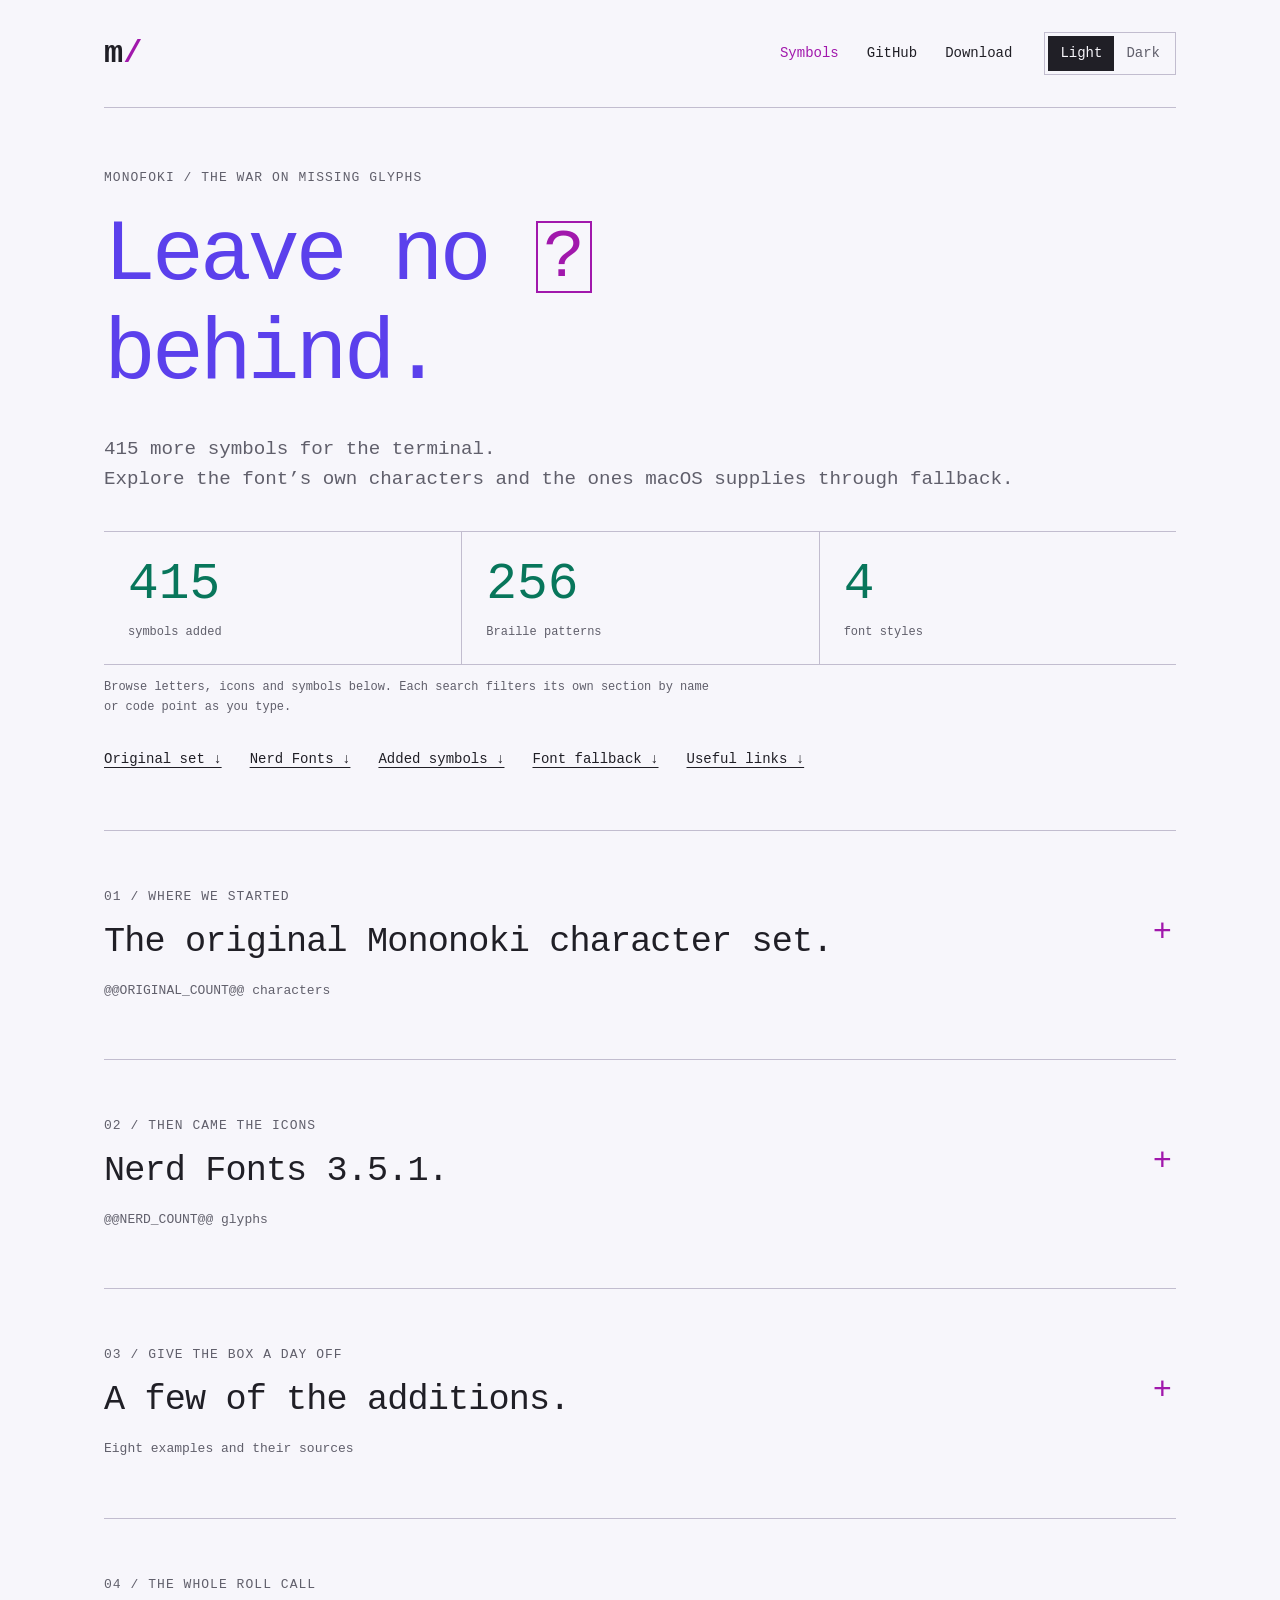
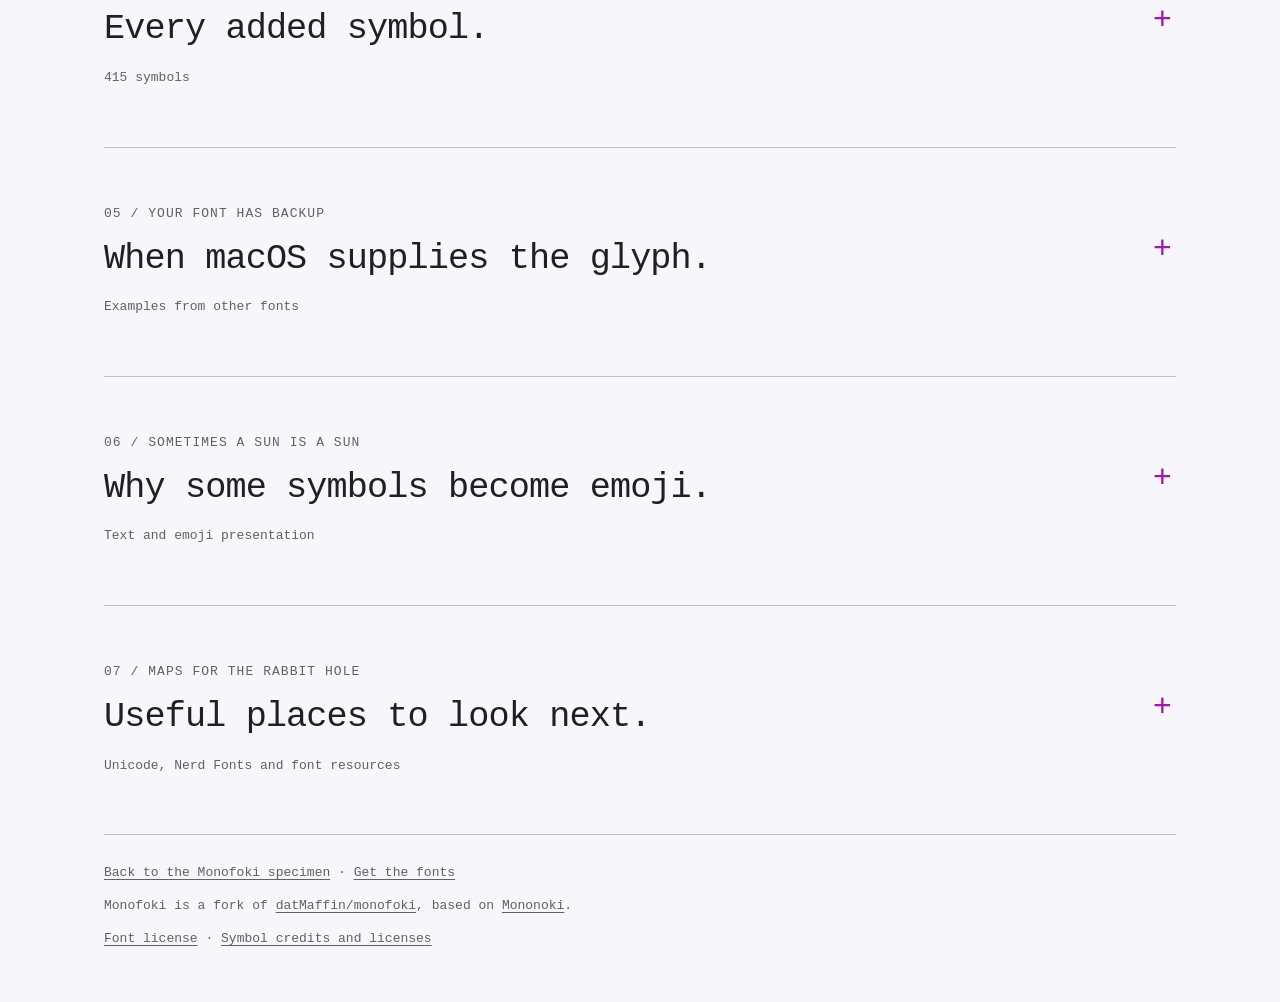
==== commit e15fdd7a: "Support partial symbol searches and clarify visitor-facing copy" ====
--- a/website/symbols.html
+++ b/website/symbols.html
@@ -30,28 +30,29 @@
         <p class="symbols-lead">415 more symbols for the terminal.<br>Explore the font’s own characters and the ones macOS supplies through fallback.</p>
         <div class="symbol-metrics">
           <div><strong>415</strong><span>symbols added</span></div>
-          <div><strong>2,113</strong><span>characters checked</span></div>
-          <div><strong>0</strong><span>missing in the tested ranges</span></div>
+          <div><strong>256</strong><span>Braille patterns</span></div>
+          <div><strong>4</strong><span>font styles</span></div>
         </div>
-        <p class="coverage-caption">Coverage: 14 symbol ranges, all four styles, checked with CoreText on macOS 27.0.1 in native, text and emoji presentation.</p>
-        <div class="page-jumps"><a href="#original">Original set ↓</a><a href="#nerd-fonts">Nerd Fonts ↓</a><a href="#catalogue">Our additions ↓</a><a href="#fallback">CoreText fallback ↓</a><a href="#resources">Useful links ↓</a></div>
+        <p class="coverage-caption">Browse letters, icons and symbols below. Each search filters its own section by name or code point as you type.</p>
+        <div class="page-jumps"><a href="#original">Original set ↓</a><a href="#nerd-fonts">Nerd Fonts ↓</a><a href="#catalogue">Added symbols ↓</a><a href="#fallback">Font fallback ↓</a><a href="#resources">Useful links ↓</a></div>
       </section>
 
       <details id="original" class="symbols-section catalog-panel" aria-labelledby="original-title">
         <summary><p class="section-number">01 / WHERE WE STARTED</p><h2 id="original-title">The original Mononoki character set.</h2><span class="panel-hint">@@ORIGINAL_COUNT@@ characters</span></summary>
         <div class="panel-body">
-<p class="section-intro">@@ORIGINAL_COUNT@@ characters from <a href="https://madmalik.github.io/mononoki/">Mononoki’s original specimen</a>, in their original order and rendered in Monofoki. This view includes Latin letters and accents, numbers, punctuation, mathematical symbols, graphics and powerline shapes. Other writing-system alphabets are omitted; combining marks are shown on “a”.</p>
+          <p class="section-intro">@@ORIGINAL_COUNT@@ characters from <a href="https://madmalik.github.io/mononoki/">Mononoki’s original specimen</a>, displayed in Monofoki. This selection includes Latin letters and accents, numbers, punctuation, mathematical symbols, graphics and Powerline shapes. Combining accents appear on “a” so you can see their position.</p>
         <div class="original-wall" aria-label="Original Mononoki repertoire">@@ORIGINAL_REPERTOIRE@@</div>
-        <p class="coverage-caption">Hover a character for its code point and name. Characters absent from Monofoki also appear in the native fallback gallery.</p>
+        <p class="coverage-caption">Hover a character for its Unicode name and code point, the number that identifies it. Characters absent from Monofoki use another font and also appear in the fallback examples below.</p>
         </div>
       </details>
 
       <details id="nerd-fonts" class="symbols-section catalog-panel" aria-labelledby="nerd-title">
         <summary><p class="section-number">02 / THEN CAME THE ICONS</p><h2 id="nerd-title">Nerd Fonts 3.5.1.</h2><span class="panel-hint">@@NERD_COUNT@@ glyphs</span></summary>
         <div class="panel-body">
-<p class="section-intro">@@NERD_COUNT@@ glyphs available in Monofoki Nerd Font 3.5.1, grouped by library. Most are private-use icons; a few are standard Unicode symbols. Open a group and hover an icon to see its names and code point.</p>
-        <label class="icon-search-label" hidden>Find an icon<input id="icon-search" type="search" placeholder="terminal, folder, nf-md…, F120" spellcheck="false"></label>
-        <p id="icon-count" class="coverage-caption">All mapped icons are available in the groups below. Hover an icon for its names and code point.</p>
+          <p class="section-intro">Monofoki Nerd Font includes @@NERD_COUNT@@ glyphs from Nerd Fonts 3.5.1, grouped by icon library. Most use private-use code points, so you need the Nerd Font variant to display them. Open a group and hover an icon to see its names and code point.</p>
+        <label class="icon-search-label" hidden>Find a Nerd Font icon<input id="icon-search" type="search" placeholder="cloud, folder, nf-md…, U+F1…" spellcheck="false"></label>
+        <p id="icon-count" class="coverage-caption" aria-live="polite">Open a group to browse its icons.</p>
+        <p id="icon-empty" hidden>No matching icons. Try part of an icon name or code point.</p>
         @@NERD_REPERTOIRE@@
         </div>
       </details>
@@ -59,21 +60,21 @@
       <details id="added" class="symbols-section catalog-panel" aria-labelledby="added-title">
         <summary><p class="section-number">03 / GIVE THE BOX A DAY OFF</p><h2 id="added-title">A few of the additions.</h2><span class="panel-hint">Eight examples and their sources</span></summary>
         <div class="panel-body">
-<p class="section-intro">Every regular and Nerd Font style includes these additions. The examples below use Monofoki’s own glyphs.</p>
+          <p class="section-intro">These symbols are included in both Monofoki and Monofoki Nerd Font, in all four styles: regular, italic, bold and bold italic. Select an example to see its catalogue entry.</p>
         <div class="symbol-highlights">@@SYMBOL_HIGHLIGHTS@@</div>
         <div class="donor-summary">
           <p><strong>333</strong> from Iosevka Nerd Font 3.5.1</p><p><strong>79</strong> from Noto Sans Symbols 2</p><p><strong>3</strong> from Kreative Square</p>
         </div>
-        <p class="section-intro">The outlines come from Iosevka Nerd Font, Noto Sans Symbols 2 and Kreative Square. U+2B96, a chess notation symbol, uses Noto’s “infinity below” glyph reflected vertically. Monofoki also has all 256 Braille patterns, with the Nerd Fonts 3.5.1 grid geometry; those are separate from the 415 additions.</p>
+        <p class="section-intro">The symbol shapes come from Iosevka Nerd Font, Noto Sans Symbols 2 and Kreative Square. Monofoki also includes all 256 Braille patterns for dot-based terminal graphics, in addition to these 415 symbols.</p>
         </div>
       </details>
 
       <details id="catalogue" class="symbols-section catalog-panel" aria-labelledby="catalogue-title">
         <summary><p class="section-number">04 / THE WHOLE ROLL CALL</p><h2 id="catalogue-title">Every added symbol.</h2><span class="panel-hint">415 symbols</span></summary>
         <div class="panel-body">
-<p class="section-intro">Each entry has its Unicode name, code point, source font and official block chart. Click a code point for a direct link to that glyph.</p>
+          <p class="section-intro">Search the 415 added symbols by all or part of a Unicode name or code point. Each entry includes its source font, a link to the Unicode chart and a Copy button. Click a code point for a direct link to that symbol. For icons, use the <a href="#nerd-fonts">Nerd Font catalogue</a>.</p>
         <div class="symbol-controls" hidden>
-          <label class="symbol-search">Find a symbol<input id="symbol-search" type="search" placeholder="ribbon arrow, bell, U+2BB7…" autocomplete="off" spellcheck="false"></label>
+          <label class="symbol-search">Find an added symbol<input id="symbol-search" type="search" placeholder="arrow, bell, U+1…" autocomplete="off" spellcheck="false"></label>
           <label>Block<select id="symbol-block"><option value="all">All four blocks</option>@@BLOCK_OPTIONS@@</select></label>
           <label>Source font<select id="symbol-donor"><option value="all">All three sources</option>@@DONOR_OPTIONS@@</select></label>
           <button id="symbol-reset" type="button">Reset</button>
@@ -87,36 +88,36 @@
 
 
       <details id="fallback" class="symbols-section catalog-panel" aria-labelledby="fallback-title">
-        <summary><p class="section-number">05 / YOUR FONT HAS BACKUP</p><h2 id="fallback-title">When macOS supplies the glyph.</h2><span class="panel-hint">Native glyph previews and font names</span></summary>
+        <summary><p class="section-number">05 / YOUR FONT HAS BACKUP</p><h2 id="fallback-title">When macOS supplies the glyph.</h2><span class="panel-hint">Examples from other fonts</span></summary>
         <div class="panel-body">
-<p class="section-intro">Selecting Monofoki doesn’t mean every character on screen comes from Monofoki. CoreText can draw a missing character with another font in its cascade, including system faces such as Menlo, Apple Symbols, STIX Two Math and Apple Color Emoji. The available fonts and their order depend on the system.</p>
+          <p class="section-intro">When a character isn’t in your selected font, macOS can draw it using another font. This is called font fallback. CoreText, the macOS text-rendering system, can choose fonts such as Menlo, Apple Symbols, STIX Two Math or Apple Color Emoji.</p>
         <div class="fallback-flow" aria-label="How characters get their glyphs">
-          <article><span class="flow-step">01</span><h3>Monofoki has it</h3><p>The font draws the character. All 415 additions shown here are embedded glyphs.</p><div class="flow-glyph" aria-hidden="true">&#x2BB7; &#x1FBFA;</div></article>
-          <article><span class="flow-step">02</span><h3>Another font has it</h3><p>CoreText can supply a matching fallback face. Emoji can come from Apple Color Emoji.</p><div class="flow-glyph emoji-font" aria-hidden="true">☀️ ☕️</div></article>
-          <article><span class="flow-step">03</span><h3>No suitable glyph</h3><p>The result can be a box or LastResort glyph. Fallback can choose a font; it cannot invent an outline.</p><div class="flow-glyph"><span class="missing-box" role="img" aria-label="missing glyph">?</span></div></article>
+          <article><span class="flow-step">01</span><h3>Monofoki has it</h3><p>Monofoki draws the character. All 415 additions are included in the font.</p><div class="flow-glyph" aria-hidden="true">&#x2BB7; &#x1FBFA;</div></article>
+          <article><span class="flow-step">02</span><h3>Another font has it</h3><p>macOS can use another font to draw it. Color emoji often come from Apple Color Emoji.</p><div class="flow-glyph emoji-font" aria-hidden="true">☀️ ☕️</div></article>
+          <article><span class="flow-step">03</span><h3>No font has it</h3><p>You may see a missing-character box. Displaying the character requires a font that includes it.</p><div class="flow-glyph"><span class="missing-box" role="img" aria-label="missing glyph">?</span></div></article>
         </div>
-        <p class="section-intro">System fallback already handles many mathematical symbols and emoji. The 415 additions fill gaps that remained when Monofoki was used with macOS system fonts, so those characters can render without another terminal font being installed.</p>
+        <p class="section-intro">Fallback lets you display more characters, but their shapes and spacing may differ from Monofoki. The added symbols stay in Monofoki wherever you use it, without relying on a substitute font.</p>
         <h3 class="fallback-heading">Characters supplied by fallback.</h3>
-        <p class="section-intro">These images were rendered by CoreText with Monofoki selected. Each label identifies the font that drew the character. Switch between regular and Nerd Font to see which characters each variant leaves to fallback. Characters use their default presentation, without added emoji or text selectors.</p>
-        <p class="coverage-caption">Recorded on @@CORETEXT_HOST@@. Terminal.app and iTerm2 use native font rendering, but their font choices can vary with macOS version, settings and installed fonts. This gallery covers absent characters from the original specimen and the 14 symbol ranges listed below.</p>
+        <p class="section-intro">These examples show how macOS can display characters absent from Monofoki. Each label names the font used to draw the character. Switch between Monofoki and Monofoki Nerd Font to see which characters each leaves to fallback.</p>
+        <p class="coverage-caption">These are example renderings, not a preview of your installed fonts. Results can differ with your operating system, application and available fonts. Characters are shown in their default presentation.</p>
         <div class="fallback-controls" hidden><label>Configured font<select id="fallback-variant"><option value="regular">Monofoki</option><option value="nerd">Monofoki Nerd Font</option></select></label><label>Find a fallback character<input id="fallback-search" type="search" placeholder="sun, infinity, U+2600…" spellcheck="false"></label></div>
         <p id="fallback-count" class="coverage-caption" aria-live="polite">Characters absent from regular and Nerd Font are listed below.</p>
+        <p id="fallback-empty" hidden>No matching fallback characters for this font. Try part of a Unicode name, code point or font name.</p>
         <div class="fallback-grid">@@FALLBACK_GALLERY@@</div>
-        <p class="coverage-caption"><a href="coretext/coretext.json">Rendering details and font names</a> · <a href="character-catalog.json">Character maps</a></p>
-        <details class="tested-ranges"><summary>Coverage and methodology</summary><p>2,113 assigned printable characters, as defined by Unicode 18.0.0, in the ranges below. Every regular and Nerd Font style passed the CoreText check in OTF and TTF. Emoji still uses system fonts; this font does not contain every character in Unicode.</p><ul>@@TESTED_RANGES@@</ul><p><a href="https://github.com/nodoubleg/monofoki/blob/master/script_helper/check_macos_symbols.swift">Read the macOS check</a> · <a href="https://github.com/nodoubleg/monofoki/releases/tag/20261006b">Release 20261006b and its validation notes</a></p></details>
+        <details class="tested-ranges"><summary>Which characters are included here?</summary><p>The fallback gallery covers characters absent from the selected font in the original specimen and these 14 Unicode symbol ranges. It is a selection of terminal symbols, not a complete Unicode catalogue.</p><ul>@@TESTED_RANGES@@</ul></details>
         </div>
       </details>
 
       <details id="emoji" class="symbols-section catalog-panel" aria-labelledby="emoji-title">
         <summary><p class="section-number">06 / SOMETIMES A SUN IS A SUN</p><h2 id="emoji-title">Why some symbols become emoji.</h2><span class="panel-hint">Text and emoji presentation</span></summary>
         <div class="panel-body">
-<p class="section-intro">Some characters have standardized text and emoji forms. U+FE0E asks for text presentation; U+FE0F asks for emoji presentation. A bare character can use its default presentation or an app's choice. Adding FE0F to an arbitrary missing symbol does not turn it into an emoji.</p>
+          <p class="section-intro">Some characters can appear as either a text symbol or an emoji. An invisible character called a variation selector requests a particular form: U+FE0E for text, U+FE0F for emoji. Without one, the character’s default appearance and the app determine how it is displayed.</p>
         <div class="emoji-comparison">
           <div><span class="emoji-label">TEXT / FE0E</span><span class="emoji-preview">☀︎ ☕︎ ♥︎</span><code>U+2600 U+FE0E</code></div>
           <div><span class="emoji-label">EMOJI / FE0F</span><span class="emoji-preview emoji-font">☀️ ☕️ ♥️</span><code>U+2600 U+FE0F</code></div>
         </div>
         <p class="coverage-caption">The text and emoji examples above use your browser’s font fallback.</p>
-        <p class="section-intro">Unicode 18 defines standardized text and emoji sequences for 159 non-ASCII characters in the selected symbol ranges. On macOS, color emoji can come from Apple Color Emoji. The application’s output determines which presentation is requested.</p>
+        <p class="section-intro">These selectors work with characters that have standardized text and emoji forms. Adding an emoji selector to an arbitrary symbol won’t turn it into an emoji. On macOS, color emoji can be drawn by Apple Color Emoji even when Monofoki is selected.</p>
         <div class="decoding-note"><h3>A different question mark: <span aria-label="replacement character">�</span></h3><p>U+FFFD is the replacement character. It usually means text could not be decoded correctly, rather than a font lacking the intended glyph. A new font can fill a glyph gap; it cannot recover characters already lost during decoding.</p></div>
         </div>
       </details>
@@ -135,10 +136,8 @@
           <a href="https://developer.apple.com/documentation/coretext/ctfontcreateforstring(_:_:_:)"><strong>Apple font fallback</strong><span>How CoreText chooses a substitute from a font cascade.</span></a>
           <a href="https://github.com/ryanoasis/nerd-fonts/tree/v3.5.1/patched-fonts/Iosevka"><strong>Iosevka Nerd Font</strong><span>The source of 333 added Unicode glyphs.</span></a>
           <a href="https://github.com/notofonts/symbols"><strong>Noto Symbols</strong><span>Open source outlines for a wide range of symbols.</span></a>
-          <a href="https://www.kreativekorp.com/software/fonts/ksquare/"><strong>Kreative Square</strong><span>Legacy computing and terminal graphics, including our final three additions.</span></a>
-          <a href="https://github.com/nodoubleg/monofoki/blob/master/script_helper/symbol_additions.json"><strong>The glyph provenance</strong><span>Every addition, its original code point and the transformation we applied.</span></a>
-          <a href="https://github.com/nodoubleg/monofoki/blob/master/script_helper/unicode_specimen.pl"><strong>Check your own terminal</strong><span>The Perl specimen with current Unicode data and presentation choices.</span></a>
-          <a href="licenses/NOTICES-symbols.md"><strong>Sources and licenses</strong><span>Copyright notices, pinned donor versions and the outline derivations.</span></a>
+          <a href="https://www.kreativekorp.com/software/fonts/ksquare/"><strong>Kreative Square</strong><span>Legacy computing and terminal graphics, including three symbols in Monofoki.</span></a>
+          <a href="licenses/NOTICES-symbols.md"><strong>Sources and licenses</strong><span>Credits and license information for the added symbols.</span></a>
         </div>
         </div>
       </details>
@@ -146,7 +145,7 @@
     <footer>
       <p><a href="index.html">Back to the Monofoki specimen</a> · <a href="https://github.com/nodoubleg/monofoki/releases/latest">Get the fonts</a></p>
       <p>Monofoki is a fork of <a href="https://github.com/datMaffin/monofoki">datMaffin/monofoki</a>, based on <a href="https://github.com/madmalik/mononoki">Mononoki</a>.</p>
-      <p class="build-note">Font build <a href="@@BUILD_URL@@">@@BUILD_REVISION@@</a> · <a href="licenses/LICENSE-Monofoki">Font license</a></p>
+      <p><a href="licenses/LICENSE-Monofoki">Font license</a> · <a href="licenses/NOTICES-symbols.md">Symbol credits and licenses</a></p>
     </footer>
   </div>
 </body>
